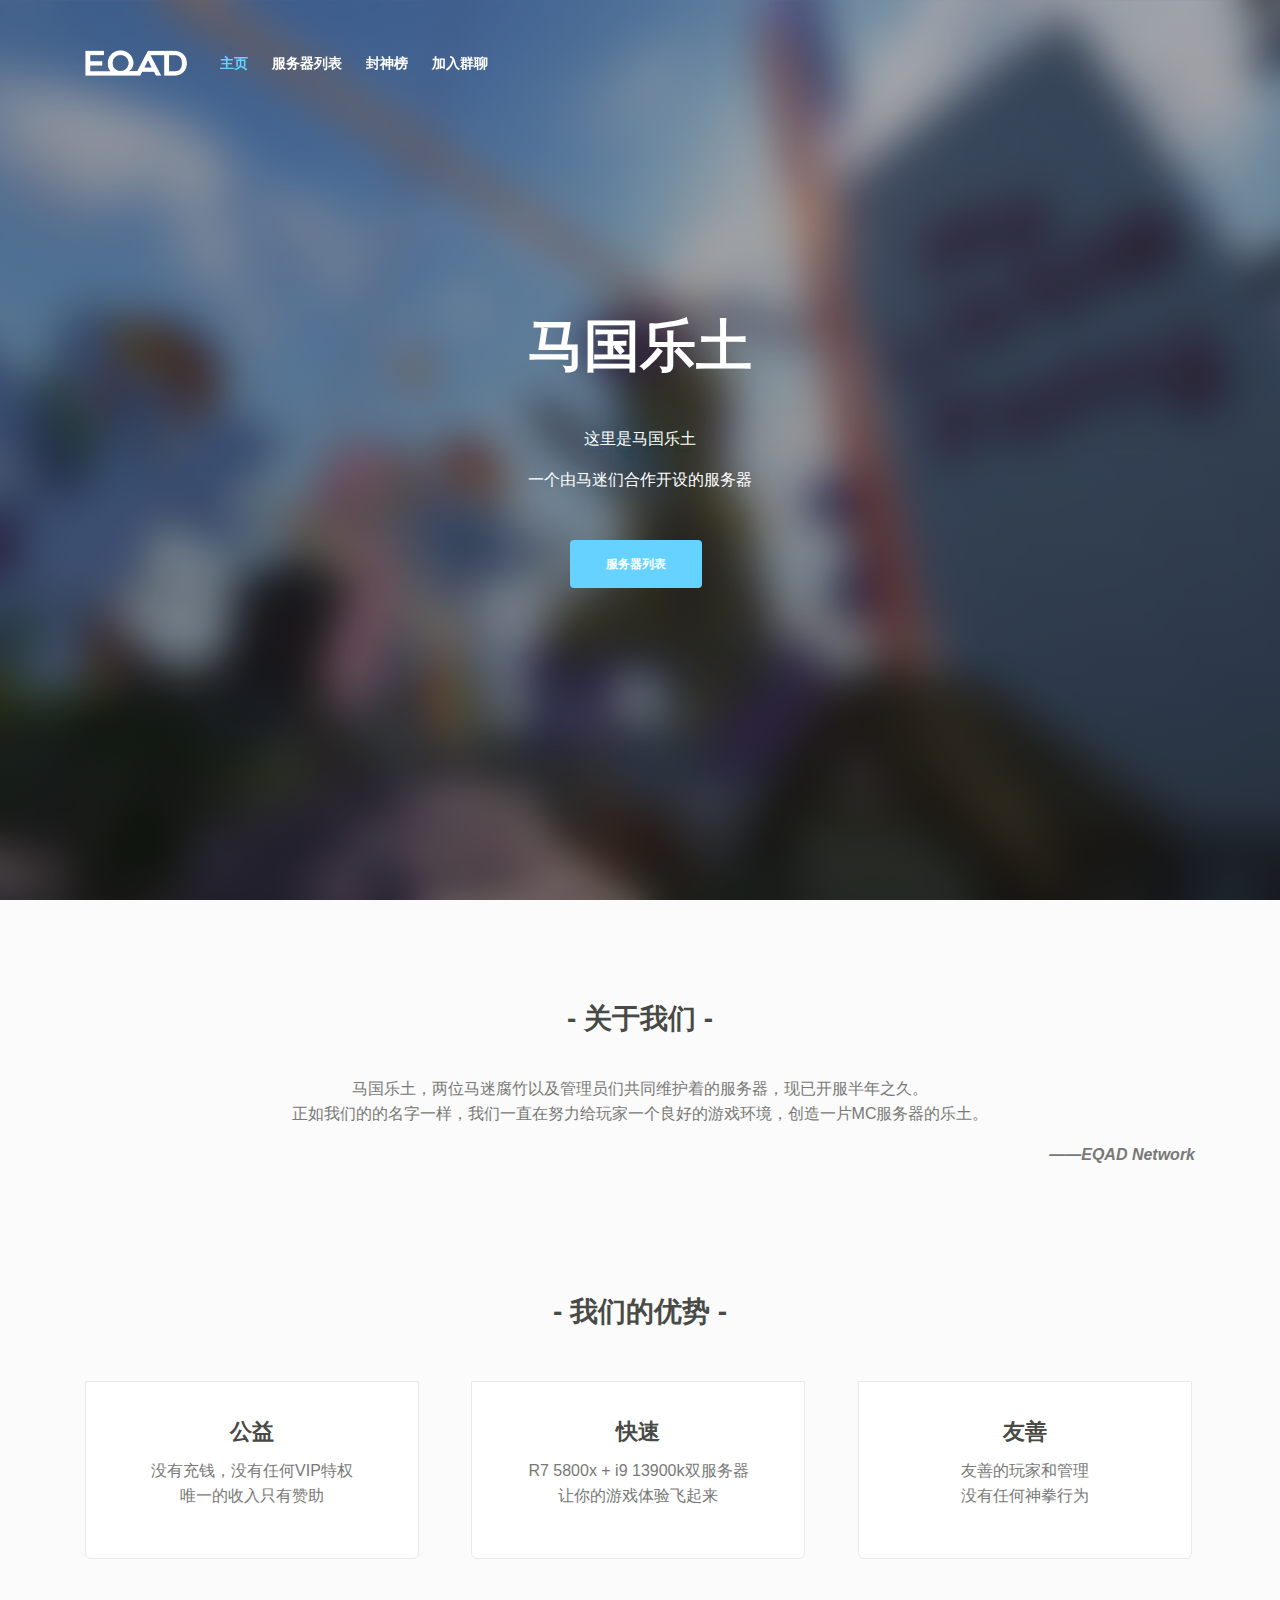
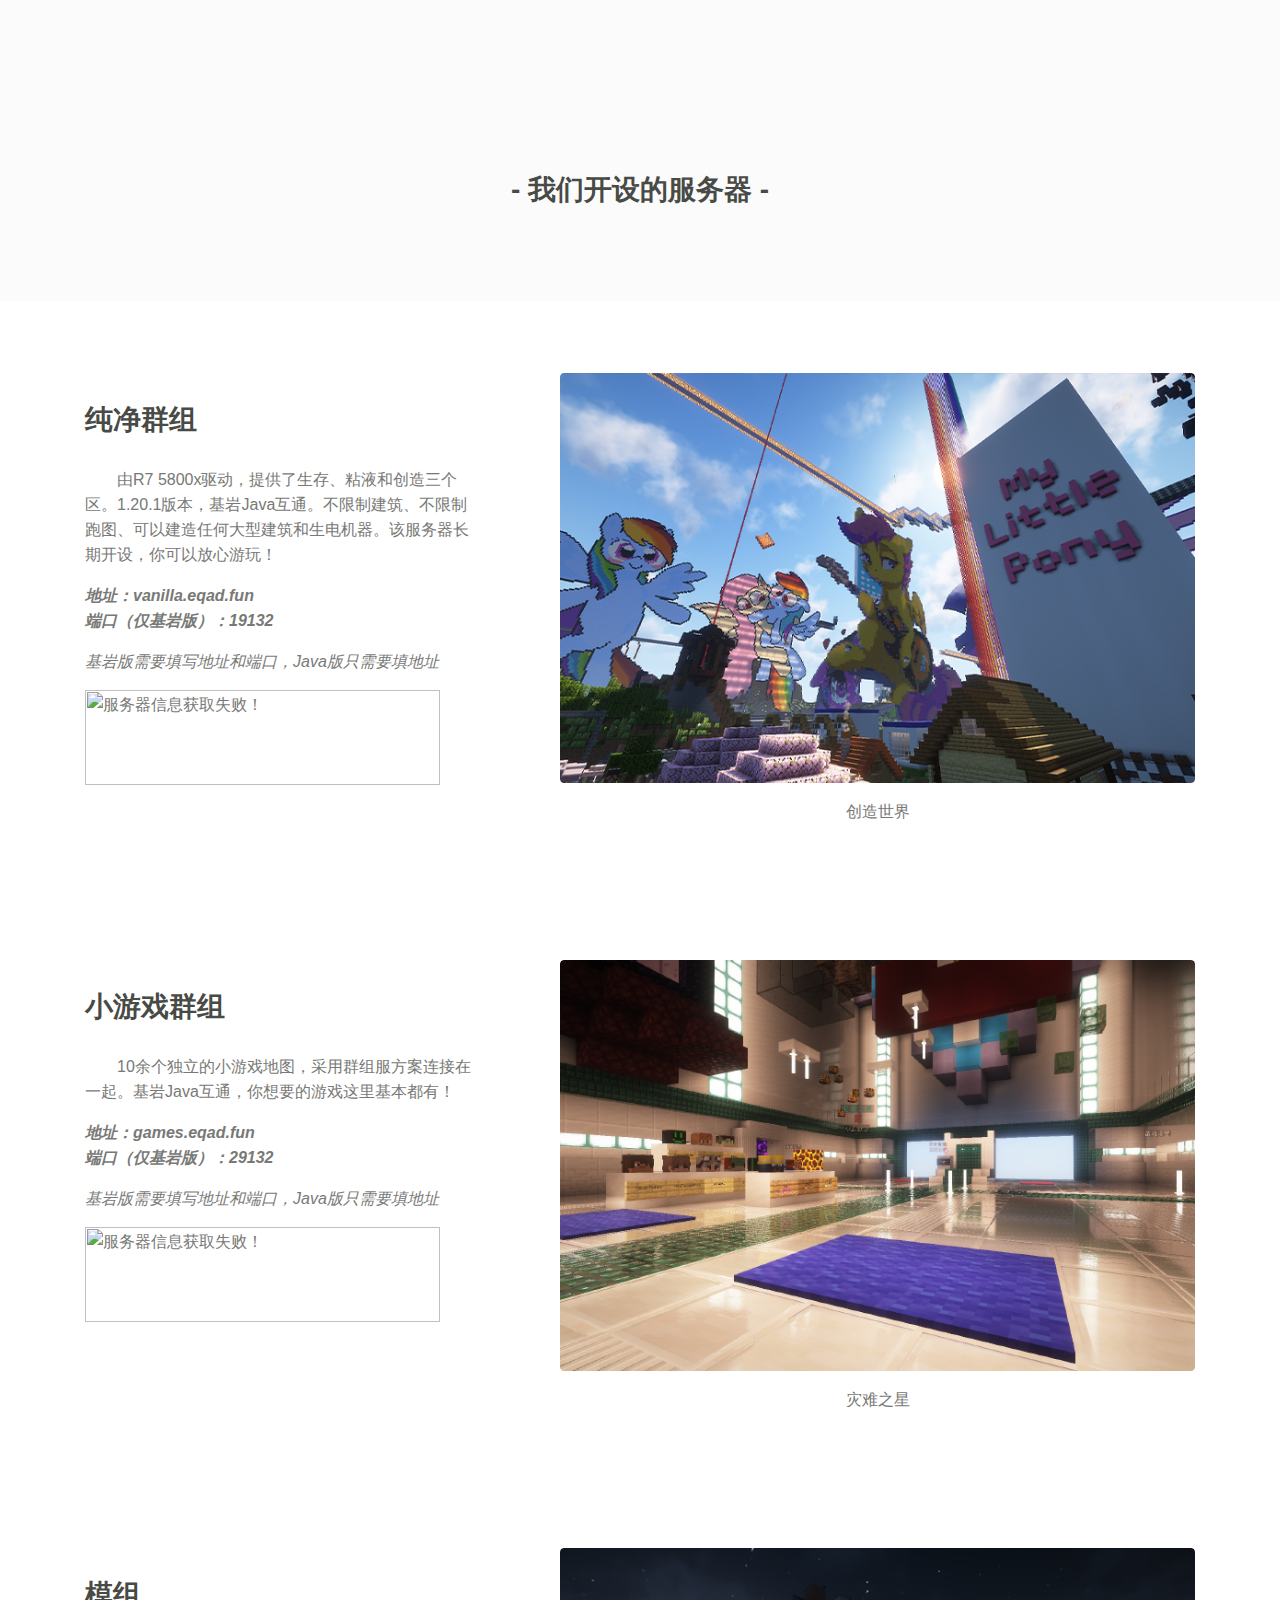
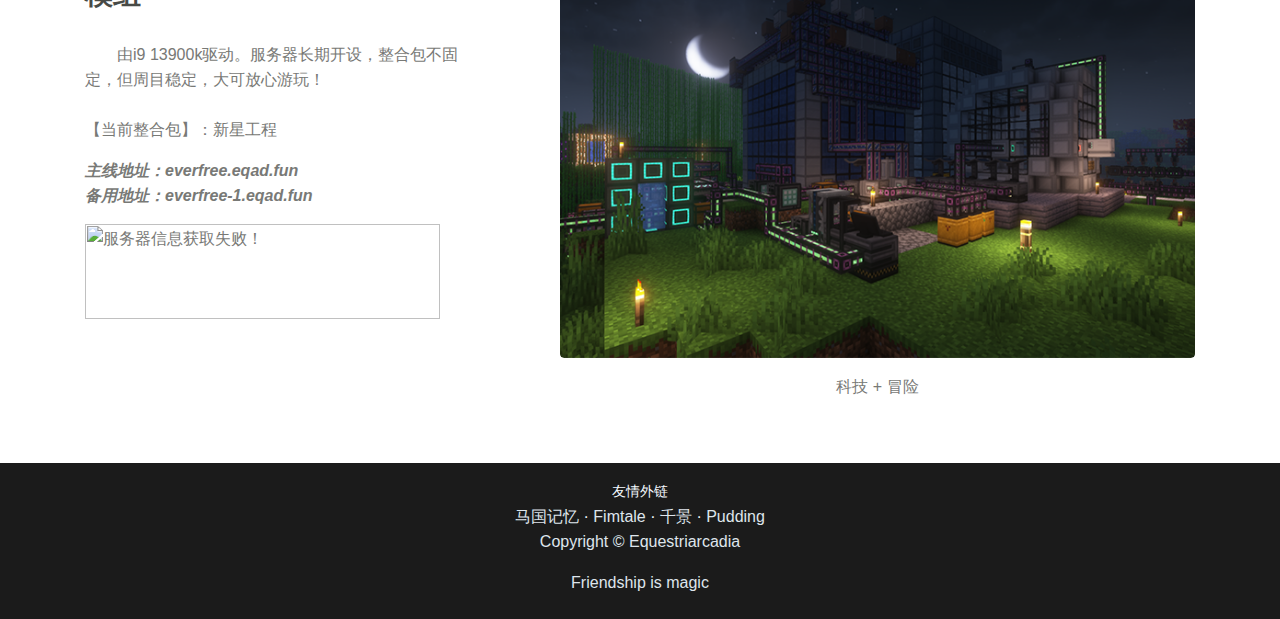
==== index.html @ 97b72e24 "Update index.html" ====
<html lang="zh_cn">
<head>
    <meta charset="utf-8">
    <meta name="viewport" content="width=device-width, initial-scale=1, shrink-to-fit=no">
    <meta name="referrer" content="no-referrer">

    <!-- Website Title -->
    <title>主页 - EQAD Network</title>
    
    <!-- Styles -->
    <link href="static/css/bootstrap.css" rel="stylesheet">
    <link href="static/css/magnific-popup.css" rel="stylesheet">
	<link href="static/css/styles.css" rel="stylesheet">
	
	<!-- Favicon  -->
    <link rel="icon" href="static/image/Q.png">

    <script async="" src='static/js/invisible.js'></script>
</head>
<body data-spy="scroll" data-target=".fixed-top">
    
    <!-- Preloader -->
	<div class="spinner-wrapper">
        <div class="loader">
        <div class="letter-container"><span class="letter">E</span></div>
        <div class="letter-container"><span class="letter">Q</span></div>
        <div class="letter-container"><span class="letter">A</span></div>
        <div class="letter-container"><span class="letter">D</span></div>
    </div>
    </div>
    <!-- end of preloader -->

    <!-- Navbar -->
    <nav class="navbar navbar-expand-md navbar-dark navbar-custom fixed-top">
        <!-- Text Logo - Use this if you don't have a graphic logo -->
        <!-- <a class="navbar-brand logo-text page-scroll" href="index.html">Aria</a> -->
               
        <!-- Image Logo -->
        <a class="navbar-brand logo-image" href=""><img src="static/picture/sUds6x.png" alt="alternative"></a>

        <!-- Mobile Menu Toggle Button -->
        <button class="navbar-toggler" type="button" data-toggle="collapse" data-target="#navbarsExampleDefault" aria-controls="navbarsExampleDefault" aria-expanded="false" aria-label="Toggle navigation">
            <span class="navbar-toggler-awesome fas fa-bars"></span>
            <span class="navbar-toggler-awesome fas fa-times"></span>
        </button>
        <!-- end of mobile menu toggle button -->

        <div class="collapse navbar-collapse" id="navbarsExampleDefault">
            <ul class="navbar-nav">
                <li class="nav-item">
                    <a class="nav-link page-scroll" href="#header">主页 <span class="sr-only">(current)</span></a>
                </li>
                <li class="nav-item">
                    <a class="nav-link page-scroll" href="#list">服务器列表 <span class="sr-only">(current)</span></a>
                </li>
                <li class="nav-item">
                    <a class="nav-link page-scroll" href="banlist.html">封神榜 <span class="sr-only">(current)</span></a>
                </li>
                <li class="nav-item">
                    <a class="nav-link page-scroll" href="https://qm.qq.com/q/MOZWC51P4Q">加入群聊 <span class="sr-only">(current)</span></a>
                </li>
              </div>
            </ul>
        </div>
    </nav> <!-- end of navbar -->
    <!-- end of navbar -->
    <!-- Header -->
    <header id="header" class="header">
        <div class="header-content">
            <div class="container">
                <div class="row">
                    <div class="col-lg-12">
                        <div class="text-container">
                            <h1>马国乐土</h1>
                            <p style="color:white;margin-top:3rem">这里是马国乐土</p>
                            <p style="color:white;margin-bottom:3rem;">一个由马迷们合作开设的服务器</p>
			                <a class="btn-solid-lg page-scroll" href="#list" target="_blank">服务器列表</a>
                        </div>
                    </div> <!-- end of col -->
                </div> <!-- end of row -->
            </div> <!-- end of container -->
        </div> <!-- end of header-content -->
    </header> <!-- end of header -->
    <!-- end of header -->
    

    <!-- Intro -->
    <div id="info" class="basic-2">
        <div class="container">
            <div class="row">
                <div class="col-lg-12">
                    <div class="text-container">
                        <h2>- 关于我们 -</h2>
                    </div>
                    <div class="text-container">
                        <p>
                            马国乐土，两位马迷腐竹以及管理员们共同维护着的服务器，现已开服半年之久。<br>
                            正如我们的的名字一样，我们一直在努力给玩家一个良好的游戏环境，创造一片MC服务器的乐土。<br>
                            <div style="text-align: right;font-weight: bold;font-style: italic;">——EQAD Network</div>
                        </p>
                    </div> <!-- end of text-container -->
                </div> <!-- end of col -->
            </div> <!-- end of row -->
        </div> <!-- end of container -->
    </div> <!-- end of basic-1 -->
    <!-- end of intro -->


    <!-- Services -->
    <div id="str" class="cards-2">
        <div class="container">
            <div class="row">
                <div class="col-lg-12">
                    <h2>- 我们的优势 -</h2>
                </div> <!-- end of col -->
            </div> <!-- end of row -->
            <div class="row">
                <div class="col-lg-12">
                    
                    <!-- Card -->
                    <div class="card">
                        <div class="card-body">
                            <h3 class="card-title">公益</h3>
                            <p>
                                没有充钱，没有任何VIP特权<br>
                                唯一的收入只有赞助
                            </p>
                        </div>
                    </div>
                    <!-- end of card -->

                    <!-- Card -->
                    <div class="card">
                        <div class="card-body">
                            <h3 class="card-title">快速</h3>
                            <p>
                                R7 5800x + i9 13900k双服务器<br>
                                让你的游戏体验飞起来
                            </p>
                        </div>
                    </div>
                    <!-- end of card -->

                    <!-- Card -->
                    <div class="card">
                        <div class="card-body">
                            <h3 class="card-title">友善</h3>
                            <p>
                                友善的玩家和管理<br>
                                没有任何神拳行为
                            </p>
                        </div>
                    </div>
                    <!-- end of card -->

                </div> <!-- end of col -->
            </div> <!-- end of row -->
        </div> <!-- end of container -->
    </div> <!-- end of cards-2 -->
    <!-- end of services -->


    <div id="list" class="basic-2">
        <div class="container">
            <div class="row">
                <div class="col-lg-12">
                    <h2> <br>- 我们开设的服务器 -</h2>
                </div> <!-- end of col -->
            </div> <!-- end of row -->
        </div> <!-- end of container -->
    </div> <!-- end of basic-2 -->
    <!-- end of services -->


    <div id="info" class="basic-1">
        <div class="container">
            <div class="row">
                <div class="col-lg-5">
                    <div class="text-container">
                        <h2>纯净群组</h2>
                        <div class="main-body">
                            <p>由R7 5800x驱动，提供了生存、粘液和创造三个区。1.20.1版本，基岩Java互通。不限制建筑、不限制跑图、可以建造任何大型建筑和生电机器。该服务器长期开设，你可以放心游玩！</p>
                        </div>
                        <p id="poem-author" style="font-weight: bold; font-style: italic;">
                            地址：vanilla.eqad.fun<br>
                            端口（仅基岩版）：19132
                        </p>
                        <p style="font-style: italic;">基岩版需要填写地址和端口，Java版只需要填地址</p>
                        <img src="https://api.mcstatus.io/v2/widget/java/vanilla.eqad.fun?dark=false" width="355" height="95" alt="服务器信息获取失败！"/>
                    </div> <!-- end of text-container -->
                </div> <!-- end of col -->
                <div class="col-lg-7">
                    <div class="image-container">
                        <img class="img-fluid" src="static/picture/vanilla.png" alt="alternative">
                    </div> <!-- end of image-container -->
                    <div class="text-under-picture">
                        <p><center>创造世界</center></p>
                    </div>
                </div> <!-- end of col -->
            </div> <!-- end of row -->
        </div> <!-- end of container -->
    </div> <!-- end of basic-1 -->
    <!-- end of intro -->


    <div id="info" class="basic-1">
        <div class="container">
            <div class="row">
                <div class="col-lg-5">
                    <div class="text-container">
                        <h2>小游戏群组</h2>
                        <div class="main-body">
                            <p>10余个独立的小游戏地图，采用群组服方案连接在一起。基岩Java互通，你想要的游戏这里基本都有！</p>
                        </div>
                        <p id="poem-author" style="font-weight: bold; font-style: italic;">
                            地址：games.eqad.fun<br>
                            端口（仅基岩版）：29132
                        </p>
                        <p style="font-style: italic;">基岩版需要填写地址和端口，Java版只需要填地址</p>
                        <img src="https://api.mcstatus.io/v2/widget/java/games.eqad.fun?dark=false" width="355" height="95" alt="服务器信息获取失败！"/>
                    </div> <!-- end of text-container -->
                </div> <!-- end of col -->
                <div class="col-lg-7">
                    <div class="image-container">
                        <img class="img-fluid" src="static/picture/minigames.png" alt="alternative">
                    </div> <!-- end of image-container -->
                    <div class="text-under-picture">
                        <p><center>灾难之星</center></p>
                    </div>
                </div> <!-- end of col -->
            </div> <!-- end of row -->
        </div> <!-- end of container -->
    </div> <!-- end of basic-1 -->


    <div id="info" class="basic-1">
        <div class="container">
            <div class="row">
                <div class="col-lg-5">
                    <div class="text-container">
                        <h2>模组</h2>
                        <div class="main-body">
                            <p>
                                由i9 13900k驱动。服务器长期开设，整合包不固定，但周目稳定，大可放心游玩！<br><br>
                                【当前整合包】：新星工程
                            </p>
                        </div>
                        <p id="poem-author" style="font-weight: bold; font-style: italic;">
                            主线地址：everfree.eqad.fun<br>
                            备用地址：everfree-1.eqad.fun
                        </p>
                        <img src="https://api.mcstatus.io/v2/widget/java/everfree.eqad.fun?dark=false" width="355" height="95" alt="服务器信息获取失败！"/>
                    </div> <!-- end of text-container -->
                </div> <!-- end of col -->
                <div class="col-lg-7">
                    <div class="image-container">
                        <img class="img-fluid" src="static/picture/mod.png" alt="alternative">
                    </div> <!-- end of image-container -->
                    <div class="text-under-picture">
                        <p><center>科技 + 冒险</center></p>
                        <font color="#484a46"><p id="poem-author" style="font-weight: bold"></p></font>
                    </div>
                </div> <!-- end of col -->
            </div> <!-- end of row -->
        </div> <!-- end of container -->
    </div> <!-- end of basic-1 -->


    <!-- Copyright -->
    <div class="copyright">
        <div class="container">
            <div class="row">
                <div class="col-lg-12">
                    <p style="color:#f4f9ff;margin-bottom:0rem"> <a style="font-size: 0.9em;">友情外链</a><br> <a target="_blank" href="https://eqmemory.cn/">马国记忆</a>&nbsp;·&nbsp;<a target="_blank" href="https://fimtale.com/">Fimtale</a>&nbsp;·&nbsp;<a target="_blank" href="https://raku404.com/">千景</a>&nbsp;·&nbsp;<a target="_blank" href="https://mlp.yzds.fun/">Pudding</a></p>
                    <p><a href="https://github.com/Equestriarcadia">Copyright © Equestriarcadia</a></p>
                    <p><span id="js-rotating">
                        Friendship is magic,
                        友谊是魔法,
                        千景是甜贝儿，甜贝儿是千景, 
                        红温了, 
                        《你们管理怎么都那么容易红温》,
                        都是开创造拿的.jpg, 
                        最新消息：科学家发现，吃饭可以缓解饥饿, 
                        原神，____, 
                        笨蛋, 
                        指令 /co i 可以查熊哦, 
                        Can't keep up!
                    </span></p>
                </div> <!-- end of col -->
            </div> <!-- enf of row -->
        </div> <!-- end of container -->
    </div> <!-- end of copyright --> 
    <!-- end of copyright -->

    <!-- Scripts -->
    <script src="static/js/jquery.min.js"></script> <!-- jQuery for Bootstrap's JavaScript plugins -->
    <script src="static/js/bootstrap.min.js"></script>
    <script src="static/js/jquery.easing.min.js"></script> <!-- jQuery Easing for smooth scrolling between anchors -->
    <script src="static/js/swiper.min.js"></script> <!-- Swiper for image and text sliders -->
    <script src="static/js/jquery.magnific-popup.min.js"></script> <!-- Magnific Popup for lightboxes -->
    <script src="static/js/morphext.min.js"></script> <!-- Morphtext rotating text in the header -->
    <script src="static/js/isotope.pkgd.min.js"></script> <!-- Isotope for filter -->
    <script src="static/js/scripts.js"></script> <!-- Custom scripts -->
<script type="text/javascript">(function(){window['__CF$cv$params']={r:'722dfdba1c247d71',m:'Pf85tjBBu09oxvEx9UkSTII5QcTJvuZ23rgbYHbKjK0-1656498671-0-Aes3MIsD+XS+SpgT6AlscGalm4sTHDKvrop3KlOO/VXkODC9SGe9PgsgTHn/bFhd8+M9FQ9evRfJUpmDvlMmSV0A26Kk3AwkLaNSVUnDTHp7RVgB15bVroVGBFyOSqmaQu6/MBYTjpThhU4Xjzy898E=',s:[0xcc5705f1c1,0x7bb25f9240],u:'/cdn-cgi/challenge-platform/h/b'}})();</script><script defer="" src="static/js/v652eace1692a40cfa3763df669d7439c1639079717194.js" integrity="sha512-Gi7xpJR8tSkrpF7aordPZQlW2DLtzUlZcumS8dMQjwDHEnw9I7ZLyiOj/6tZStRBGtGgN6ceN6cMH8z7etPGlw==" data-cf-beacon='{"rayId":"722dfdba1c247d71","version":"2022.6.0","r":1,"token":"776870bd5e914f9693a2a32d28cef7a8","si":100}' crossorigin="anonymous"></script>
</body>
</html>
---- static/css/styles.css ----
/* Template: Aria - Business HTML Landing Page Template
   Author: Inovatik
   Created: Jul 2019
   Description: Master CSS file
*/

/*****************************************
Table Of Contents:

01. General Styles
02. Preloader
03. Navigation
04. Header
05. Intro
06. Description
07. Services
08. Details 1
09. Details 2
10. Testimonials
11. Call Me
12. Projects
13. Project Lightboxes
14. Team
15. About
16. Contact
17. Footer
18. Copyright
19. Back To Top Button
20. Extra Pages
21. Media Queries
******************************************/

/*****************************************
Colors:

- Backgrounds - light gray #fbfbfb
- Background - dark blue #153e52
- Backgrounds navbar, footer - dark gray #00bcd4
- Buttons, bullets, icons - green #61d1ff
- Headings text - black #484a46
- Body text - gray #787976
- Body text - light gray #dfe5ec
******************************************/


/******************************/
/*     01. General Styles     */
/******************************/
body,
html {
    width: 100%;
	height: 100%;
}

body, p {
	color: #787976; 
	font: 400 1rem/1.5625rem "Open Sans", sans-serif;
}

.p-large {
	font: 400 1.125rem/1.625rem "Open Sans", sans-serif;
}

.p-small {
	font: 400 1rem/1.5rem "Open Sans", sans-serif;
}

.p-heading {
	margin-bottom: 3.5rem;
	text-align: center;
}

.li-space-lg li {
	margin-bottom: 0.375rem;
}

.indent {
	padding-left: 1.25rem;
}

h1 {
	color: #484a46;
	font: 700 2.5rem/3rem "Montserrat", sans-serif;
}

h2 {
	color: #484a46;
	font: 700 1.75rem/2.125rem "Montserrat", sans-serif;
}

h3 {
	color: #484a46;
	font: 700 1.375rem/1.75rem "Montserrat", sans-serif;
}

h4 {
	color: #484a46;
	font: 700 1.25rem/1.625rem "Montserrat", sans-serif;
}

h5 {
	color: #484a46;
	font: 700 1.125rem/1.5rem "Montserrat", sans-serif;
}

h6 {
	color: #484a46;
	font: 700 1rem/1.375rem "Montserrat", sans-serif;
}

a {
	color: #787976;
	text-decoration: underline;
}

a:hover {
	color: #787976;
	text-decoration: underline;
}

a.green {
	color: #80ccff;
}

a.white,
.white {
	color: #dfe5ec;
}

.testimonial-text {
	font-style: italic;
}

.testimonial-author {
	font: 700 1rem/1.375rem "Montserrat", sans-serif;
}

strong {
	color: #484a46;
}

.section-title {
	color: #61d1ff;
	font: 500 0.8125rem/1.125rem "Montserrat", sans-serif;
}

.btn-solid-reg {
	display: inline-block;
	padding: 1.1875rem 1.875rem 1.1875rem 1.875rem;
	border: 0.125rem solid #61d1ff;
	border-radius: 0.25rem;
	background-color: #61d1ff;
	color: #fff;
	font: 700 0.75rem/0 "Montserrat", sans-serif;
	text-decoration: none;
	transition: all 0.2s;
}

.btn-solid-reg:hover {
	background-color: transparent;
	color: #61d1ff;
	text-decoration: none;
}

.btn-solid-lg {
	display: inline-block;
	padding: 1.375rem 2.125rem 1.375rem 2.125rem;
	border: 0.125rem solid #61d1ff;
	border-radius: 0.25rem;
	background-color: #61d1ff;
	color: #fff;
	font: 700 0.75rem/0 "Montserrat", sans-serif;
	text-decoration: none;
	transition: all 0.2s;
}

.btn-solid-lg:hover {
	background-color: transparent;
	color: #61d1ff;
	text-decoration: none;
}

.btn-outline-reg {
	display: inline-block;
	padding: 1.1875rem 1.875rem 1.1875rem 1.875rem;
	border: 0.125rem solid #787976;
	border-radius: 0.25rem;
	background-color: transparent;
	color: #787976;
	font: 700 0.75rem/0 "Montserrat", sans-serif;
	text-decoration: none;
	transition: all 0.2s;
}

.btn-outline-reg:hover {
	background-color: #787976;
	color: #fff;
	text-decoration: none;
}

.btn-outline-lg {
	display: inline-block;
	padding: 1.375rem 2.125rem 1.375rem 2.125rem;
	border: 0.125rem solid #787976;
	border-radius: 0.25rem;
	background-color: transparent;
	color: #787976;
	font: 700 0.75rem/0 "Montserrat", sans-serif;
	text-decoration: none;
	transition: all 0.2s;
}

.btn-outline-lg:hover {
	background-color: #787976;
	color: #fff;
	text-decoration: none;
}

.btn-outline-sm {
	display: inline-block;
	padding: 1rem 1.625rem 0.9375rem 1.625rem;
	border: 0.125rem solid #787976;
	border-radius: 0.25rem;
	background-color: transparent;
	color: #787976;
	font: 700 0.75rem/0 "Montserrat", sans-serif;
	text-decoration: none;
	transition: all 0.2s;
}

.btn-outline-sm:hover {
	background-color: #787976;
	color: #fff;
	text-decoration: none;
}

.form-group {
	position: relative;
	margin-bottom: 1.25rem;
}

.form-group.has-error.has-danger {
	margin-bottom: 0.625rem;
}

.form-group.has-error.has-danger .help-block.with-errors ul {
	margin-top: 0.375rem;
}

.label-control {
	position: absolute;
	top: 0.8125rem;
	left: 1.375rem;
	color: #787976;
	opacity: 1;
	font: 400 0.875rem/1.375rem "Open Sans", sans-serif;
	cursor: text;
	transition: all 0.2s ease;
}

/* IE10+ hack to solve lower label text position compared to the rest of the browsers */
@media screen and (-ms-high-contrast: active), screen and (-ms-high-contrast: none) {  
	.label-control {
		top: 0.9375rem;
	}
}

.form-control-input:focus + .label-control,
.form-control-input:valid + .label-control {
	top: 0.125rem;
	opacity: 1;
	font-size: 0.75rem;
	font-weight: 500;
}

.form-control-input,
.form-control-select {
	display: block; /* needed for proper display of the label in Firefox, IE, Edge */
	width: 100%;
	padding-top: 1.25rem;
	padding-bottom: 0.25rem;
	padding-left: 1.3125rem;
	border: 1px solid #dadada;
	border-radius: 0.25rem;
	background-color: #fff;
	color: #787976;
	font: 400 0.875rem/1.375rem "Open Sans", sans-serif;
	transition: all 0.2s;
	-webkit-appearance: none; /* removes inner shadow on form inputs on ios safari */
}

.form-control-select {
	padding-top: 0.5rem;
	padding-bottom: 0.5rem;
	height: 3rem;
}

/* IE10+ hack to solve lower label text position compared to the rest of the browsers */
@media screen and (-ms-high-contrast: active), screen and (-ms-high-contrast: none) {  
	.form-control-input {
		padding-top: 1.25rem;
		padding-bottom: 0.75rem;
		line-height: 1.75rem;
	}

	.form-control-select {
		padding-top: 0.875rem;
		padding-bottom: 0.75rem;
		height: 3.125rem;
		line-height: 2.125rem;
	}
}

select {
    /* you should keep these first rules in place to maintain cross-browser behavior */
    -webkit-appearance: none;
	-moz-appearance: none;
	-ms-appearance: none;
    -o-appearance: none;
    appearance: none;
    background-position: 96% 50%;
    background-repeat: no-repeat;
    outline: none;
}

select::-ms-expand {
    display: none; /* removes the ugly default down arrow on select form field in IE11 */
}

.form-control-textarea {
	display: block; /* used to eliminate a bottom gap difference between Chrome and IE/FF */
	width: 100%;
	height: 8rem; /* used instead of html rows to normalize height between Chrome and IE/FF */
	padding-top: 1.25rem;
	padding-left: 1.3125rem;
	border: 1px solid #dadada;
	border-radius: 0.25rem;
	background-color: #fff;
	color: #787976;
	font: 400 1rem/1.5625rem "Open Sans", sans-serif;
	transition: all 0.2s;
}

.form-control-input:focus,
.form-control-select:focus,
.form-control-textarea:focus {
	border: 1px solid #a1a1a1;
	outline: none; /* Removes blue border on focus */
}

.form-control-input:hover,
.form-control-select:hover,
.form-control-textarea:hover {
	border: 1px solid #a1a1a1;
}

.checkbox {
	font: 400 0.875rem/1.375rem "Open Sans", sans-serif;
}

input[type='checkbox'] {
	vertical-align: -15%;
	margin-right: 0.375rem;
}

/* IE10+ hack to raise checkbox field position compared to the rest of the browsers */
@media screen and (-ms-high-contrast: active), screen and (-ms-high-contrast: none) {  
	input[type='checkbox'] {
		vertical-align: -9%;
	}
}

.form-control-submit-button {
	display: inline-block;
	width: 100%;
	height: 3.125rem;
	border: 0.125rem solid #61d1ff;
	border-radius: 0.25rem;
	background-color: #61d1ff;
	color: #fff;
	font: 700 0.75rem/1.75rem "Montserrat", sans-serif;
	cursor: pointer;
	transition: all 0.2s;
}

.form-control-submit-button:hover {
	background-color: transparent;
	color: #61d1ff;
}

/* Form Success And Error Message Formatting */
#lmsgSubmit.h3.text-center.tada.animated,
#cmsgSubmit.h3.text-center.tada.animated,
#pmsgSubmit.h3.text-center.tada.animated,
#lmsgSubmit.h3.text-center,
#cmsgSubmit.h3.text-center,
#pmsgSubmit.h3.text-center {
	display: block;
	margin-bottom: 0;
	color: #b93636;
	font: 400 1.125rem/1rem "Open Sans", sans-serif;
}

.help-block.with-errors .list-unstyled {
	color: #787976;
	font-size: 0.75rem;
	line-height: 1.125rem;
	text-align: left;
}

.help-block.with-errors ul {
	margin-bottom: 0;
}
/* end of form success and error message formatting */

/* Form Success And Error Message Animation - Animate.css */
@-webkit-keyframes tada {
	from {
		-webkit-transform: scale3d(1, 1, 1);
		-ms-transform: scale3d(1, 1, 1);
		transform: scale3d(1, 1, 1);
	}
	10%, 20% {
		-webkit-transform: scale3d(.9, .9, .9) rotate3d(0, 0, 1, -3deg);
		-ms-transform: scale3d(.9, .9, .9) rotate3d(0, 0, 1, -3deg);
		transform: scale3d(.9, .9, .9) rotate3d(0, 0, 1, -3deg);
	}
	30%, 50%, 70%, 90% {
		-webkit-transform: scale3d(1.1, 1.1, 1.1) rotate3d(0, 0, 1, 3deg);
		-ms-transform: scale3d(1.1, 1.1, 1.1) rotate3d(0, 0, 1, 3deg);
		transform: scale3d(1.1, 1.1, 1.1) rotate3d(0, 0, 1, 3deg);
	}
	40%, 60%, 80% {
		-webkit-transform: scale3d(1.1, 1.1, 1.1) rotate3d(0, 0, 1, -3deg);
		-ms-transform: scale3d(1.1, 1.1, 1.1) rotate3d(0, 0, 1, -3deg);
		transform: scale3d(1.1, 1.1, 1.1) rotate3d(0, 0, 1, -3deg);
	}
	to {
		-webkit-transform: scale3d(1, 1, 1);
		-ms-transform: scale3d(1, 1, 1);
		transform: scale3d(1, 1, 1);
	}
}

@keyframes tada {
	from {
		-webkit-transform: scale3d(1, 1, 1);
		-ms-transform: scale3d(1, 1, 1);
		transform: scale3d(1, 1, 1);
	}
	10%, 20% {
		-webkit-transform: scale3d(.9, .9, .9) rotate3d(0, 0, 1, -3deg);
		-ms-transform: scale3d(.9, .9, .9) rotate3d(0, 0, 1, -3deg);
		transform: scale3d(.9, .9, .9) rotate3d(0, 0, 1, -3deg);
	}
	30%, 50%, 70%, 90% {
		-webkit-transform: scale3d(1.1, 1.1, 1.1) rotate3d(0, 0, 1, 3deg);
		-ms-transform: scale3d(1.1, 1.1, 1.1) rotate3d(0, 0, 1, 3deg);
		transform: scale3d(1.1, 1.1, 1.1) rotate3d(0, 0, 1, 3deg);
	}
	40%, 60%, 80% {
		-webkit-transform: scale3d(1.1, 1.1, 1.1) rotate3d(0, 0, 1, -3deg);
		-ms-transform: scale3d(1.1, 1.1, 1.1) rotate3d(0, 0, 1, -3deg);
		transform: scale3d(1.1, 1.1, 1.1) rotate3d(0, 0, 1, -3deg);
	}
	to {
		-webkit-transform: scale3d(1, 1, 1);
		-ms-transform: scale3d(1, 1, 1);
		transform: scale3d(1, 1, 1);
	}
}

.tada {
	-webkit-animation-name: tada;
	animation-name: tada;
}

.animated {
	-webkit-animation-duration: 1s;
	animation-duration: 1s;
	-webkit-animation-fill-mode: both;
	animation-fill-mode: both;
}
/* end of form success and error message animation - Animate.css */

/* Fade-move Animation For Lightbox - Magnific Popup */
/* at start */
.my-mfp-slide-bottom .zoom-anim-dialog {
	opacity: 0;
	transition: all 0.2s ease-out;
	-webkit-transform: translateY(-1.25rem) perspective(37.5rem) rotateX(10deg);
	-ms-transform: translateY(-1.25rem) perspective(37.5rem) rotateX(10deg);
	transform: translateY(-1.25rem) perspective(37.5rem) rotateX(10deg);
}

/* animate in */
.my-mfp-slide-bottom.mfp-ready .zoom-anim-dialog {
	opacity: 1;
	-webkit-transform: translateY(0) perspective(37.5rem) rotateX(0); 
	-ms-transform: translateY(0) perspective(37.5rem) rotateX(0); 
	transform: translateY(0) perspective(37.5rem) rotateX(0); 
}

/* animate out */
.my-mfp-slide-bottom.mfp-removing .zoom-anim-dialog {
	opacity: 0;
	-webkit-transform: translateY(-0.625rem) perspective(37.5rem) rotateX(10deg); 
	-ms-transform: translateY(-0.625rem) perspective(37.5rem) rotateX(10deg); 
	transform: translateY(-0.625rem) perspective(37.5rem) rotateX(10deg); 
}

/* dark overlay, start state */
.my-mfp-slide-bottom.mfp-bg {
	opacity: 0;
	transition: opacity 0.2s ease-out;
}

/* animate in */
.my-mfp-slide-bottom.mfp-ready.mfp-bg {
	opacity: 0.8;
}
/* animate out */
.my-mfp-slide-bottom.mfp-removing.mfp-bg {
	opacity: 0;
}
/* end of fade-move animation for lightbox - magnific popup */

/* Fade Animation For Image Slider - Magnific Popup */
@-webkit-keyframes fadeIn {
	from {
		opacity: 0;
	}
	to {
		opacity: 1;
	}
}

@keyframes fadeIn {
	from {
		opacity: 0;
	}
	to {
		opacity: 1;
	}
}

.fadeIn {
	-webkit-animation: fadeIn 0.6s;
	animation: fadeIn 0.6s;
}

@-webkit-keyframes fadeOut {
	from {
		opacity: 1;
	}
	to {
		opacity: 0;
	}
}

@keyframes fadeOut {
	from {
		opacity: 1;
	}
	to {
		opacity: 0;
	}
}

.fadeOut {
	-webkit-animation: fadeOut 0.8s;
	animation: fadeOut 0.8s;
}
/* end of fade animation for image slider - magnific popup */


/*************************/
/*     02. Preloader     */
/*************************/
.spinner-wrapper {
	position: fixed;
	z-index: 999999;
	top: 0;
	right: 0;
	bottom: 0;
	left: 0;
	background: #ffffff;
}

.spinner {
	position: absolute;
	top: 50%; /* centers the loading animation vertically one the screen */
	left: 50%; /* centers the loading animation horizontally one the screen */
	width: 3.75rem;
	height: 1.25rem;
	margin: -0.625rem 0 0 -1.875rem; /* is width and height divided by two */ 
	text-align: center;
}

.spinner > div {
	display: inline-block;
	width: 1rem;
	height: 1rem;
	border-radius: 100%;
	background-color: #fff;
	-webkit-animation: sk-bouncedelay 1.4s infinite ease-in-out both;
	animation: sk-bouncedelay 1.4s infinite ease-in-out both;
}

.spinner .bounce1 {
	-webkit-animation-delay: -0.32s;
	animation-delay: -0.32s;
}

.spinner .bounce2 {
	-webkit-animation-delay: -0.16s;
	animation-delay: -0.16s;
}

@-webkit-keyframes sk-bouncedelay {
	0%, 80%, 100% { -webkit-transform: scale(0); }
	40% { -webkit-transform: scale(1.0); }
}

@keyframes sk-bouncedelay {
	0%, 80%, 100% { 
		-webkit-transform: scale(0);
		-ms-transform: scale(0);
		transform: scale(0);
	} 40% { 
		-webkit-transform: scale(1.0);
		-ms-transform: scale(1.0);
		transform: scale(1.0);
	}
}

.loader {
	display: flex;
	justify-content: center;
	align-items: center;
	height: 100vh;
  }

.letter-container {
	display: inline-flex;
	flex-direction: column;
	overflow: hidden;
	height: 40px;
	margin: 0 3px;
  }
  
  .letter {
	animation: scroll 1.6s infinite;
	font-family: Arial, sans-serif;
	font-weight: bold;
	font-size: 32px;
  }
  
  @keyframes scroll {
	0%, 20% {
	  transform: translateY(-100%);
	  opacity: 0;
	}
	40%, 60% {
	  transform: translateY(0);
	  opacity: 1;
	}
	80%, 100% {
	  transform: translateY(100%);
	  opacity: 0;
	}
  }
  
  /* 为每个字母设置不同颜色和延迟 */
  .letter-container:nth-child(1) .letter { color: #00f7ff; animation-delay: 0s; }
  .letter-container:nth-child(2) .letter { color: #00ffea; animation-delay: 0.1s; }
  .letter-container:nth-child(3) .letter { color: #00ffbf; animation-delay: 0.2s; }
  .letter-container:nth-child(4) .letter { color: #00ff73; animation-delay: 0.3s; }


/**************************/
/*     03. Navigation     */
/**************************/
.navbar-custom {
	padding-top: 0.375rem;
	padding-bottom: 0.375rem;
	background-color: #000000d4;
	box-shadow: 0 0.0625rem 0.375rem 0 rgba(0, 0, 0, 0.1);
	font: 600 0.875rem/0.875rem "Open Sans", sans-serif;
	transition: all 0.2s;
}

.navbar-custom .navbar-brand {
	font-size: 0;
}

.navbar-custom .navbar-brand.logo-image img {
    width: 7rem;
	height: 3rem;
	-webkit-backface-visibility: hidden;
}

.navbar-custom .navbar-brand.logo-text {
	margin-top: 0.25rem;
	margin-bottom: 0.25rem;
	font: 700 2.25rem/1.5rem "Montserrat", sans-serif;
	color: #fff;
	text-decoration: none;
}

.navbar-custom .navbar-nav {
	margin-top: 0.75rem;
	margin-bottom: 0.5rem;
}

.navbar-custom .nav-item .nav-link {
	padding: 0.625rem 0.75rem 0.625rem 0.75rem;
	color: #fff;
	text-decoration: none;
	transition: all 0.2s ease;
}

.navbar-custom .nav-item .nav-link:hover,
.navbar-custom .nav-item .nav-link.active {
	color: #61d1ff;
}

/* Dropdown Menu */
.navbar-custom .dropdown:hover > .dropdown-menu {
	display: block; /* this makes the dropdown menu stay open while hovering it */
	min-width: auto;
	animation: fadeDropdown 0.2s; /* required for the fade animation */
}

@keyframes fadeDropdown {
    0% {
        opacity: 0;
    }

    100% {
        opacity: 1;
    }
}

.navbar-custom .dropdown-toggle:focus { /* removes dropdown outline on focus  */
	outline: 0;
}

.navbar-custom .dropdown-menu {
	margin-top: 0;
	border: none;
	border-radius: 0.25rem;
	background-color: #000000d4;
}

.navbar-custom .dropdown-item {
	color: #fff;
	text-decoration: none;
}

.navbar-custom .dropdown-item:hover {
	background-color: #000000d4;
}

.navbar-custom .dropdown-item .item-text {
	font: 600 0.875rem/0.875rem "Open Sans", sans-serif;
}

.navbar-custom .dropdown-item:hover .item-text {
	color: #61d1ff;
}

.navbar-custom .dropdown-items-divide-hr {
	width: 100%;
	height: 1px;
	margin: 0.75rem auto 0.75rem auto;
	border: none;
	background-color: #b5bcc4;
	opacity: 0.2;
}
/* end of dropdown menu */

.navbar-custom .social-icons {
	display: none;
}

.navbar-custom .navbar-toggler {
	border: none;
	color: #fff;
	background: url('../image/sUwLKx.png');
	background-size: cover;
}

.navbar-custom button[aria-expanded='false'] .navbar-toggler-awesome.fas.fa-times{
	display: none;
}

.navbar-custom button[aria-expanded='false'] .navbar-toggler-awesome.fas.fa-bars{
	display: inline-block;
}

.navbar-custom button[aria-expanded='true'] .navbar-toggler-awesome.fas.fa-bars{
	display: none;
}

.navbar-custom button[aria-expanded='true'] .navbar-toggler-awesome.fas.fa-times{
	display: inline-block;
	margin-right: 0.125rem;
}


/*********************/
/*    04. Header     */
/*********************/
.header {
	background: linear-gradient(rgba(0, 0, 0, 0.3), rgba(0, 0, 0, 0.5)), url('../image/achXdg.jpg') top center;
	background-size: cover;
	position: relative;
	height: 100vh;
	width: 100%;
}

@media (min-width: 1024px) {
	.header {
	  background-attachment: fixed;
	}
  }

.header .header-content {
	position: absolute;
    bottom: 250;
    top: 0;
    left: 0;
    right: 0;
    display: flex;
    justify-content: center;
    align-items: center;
    flex-direction: column;
    text-align: center;
}

.header .text-container {
	margin-bottom: 3rem;
}

.header h1 {
	margin: 30px 0 10px 0;
    font-size: 48px;
    font-weight: 700;
    line-height: 56px;
    text-transform: uppercase;
    color: #fff;
}

@media (max-width: 768px) {
	.header h1 {
	  font-size: 28px;
	  line-height: 36px;
	}
  }

.header .p-large {
	margin-top: 1rem;
	color: #dfe5ec;
}

.header .btn-solid-lg {
	margin-right: 0.5rem;
	margin-bottom: 1.25rem;
}

/*********************/
/*     05. Intro     */
/*********************/
.basic-1 {
	padding-top: 4.5rem;
	padding-bottom: 3rem;
}

.basic-1 .text-container {
	margin-bottom: 3rem;
}

.basic-1 .text-container .main-body {
	margin-top: 1.875rem;
	margin-right: 0rem;
	text-indent: 2em;
}

.basic-1 .text-under-picture {
	text-align: center;
}

.basic-1 .section-title {
	margin-bottom: 0.5rem;
}

.basic-1 h2 {
	margin-bottom: 1.375rem;
}

.basic-1 .testimonial-author {
	color: #484a46;
}

/* Hover Animation */
.basic-1 .image-container {
	overflow: hidden;
	border-radius: 0.25rem;
}

.basic-1 .image-container img {
	margin: 0;
	border-radius: 0.25rem;
	transition: all 0.3s;
}

.basic-1 .image-container:hover img {
	-moz-transform: scale(1.15);
	-webkit-transform: scale(1.15);
	transform: scale(1.15);
} 
/* end of hover animation */


/***************************/
/*     06. Description     */
/***************************/
.cards-1 {
	padding-top: 3rem;
	padding-bottom: 2.875rem;
}

.cards-1 .card {
	margin-bottom: 2.5rem;
	border: none;
	text-align: center;
}

.cards-1 .fa-stack {
	width: 6rem;
	height: 6rem;
	margin-right: auto;
	margin-bottom: 1rem;
	margin-left: auto;
	line-height: 6rem;
	text-align: left;
}

.cards-1 .fa-stack .hexagon {
	position: absolute;
	width: 6rem;
	height: 6rem;
	background: url('http://www.ranmc.cn/images/hexagon-green.svg') center center no-repeat;
	background-size: 6rem 6rem;
}

.cards-1 .fa-stack-1x {
	color: #fff;
	font-size: 2rem;
}

.cards-1 .card-body {
	padding: 0;
}

.cards-1 .card-title {
	margin-bottom: 0.625rem;
}


/************************/
/*     07. Services     */
/************************/
.cards-2 {
	padding-top: 3.625rem;	
	padding-bottom: 1.25rem;	
	background-color: #fbfbfb;
}

.cards-2 .section-title {
	margin-bottom: 0.5rem;
	text-align: center;
}

.cards-2 h2 {
	margin-bottom: 3.25rem;
	text-align: center;
}

.cards-2 .card {
	margin-bottom: 3.625rem;
	border: none;
	background-color: transparent;
}

.cards-2 .card-image img {
	border-top-left-radius: 0.375rem;
	border-top-right-radius: 0.375rem;
}

.cards-2 .card-body {
	padding: 2.25rem 2rem 2.125rem 2rem;
	border: 1px solid #ebe8e8;
	border-bottom-left-radius: 0.375rem;
	border-bottom-right-radius: 0.375rem;
	background-color: #fff;
	text-align: center;
}

.cards-2 h3 {
	margin-bottom: 0.75rem;
	text-align: center;
}

.cards-2 .list-unstyled {
	margin-bottom: 1.5rem;
}

.cards-2 .list-unstyled .fas {
	color: #61d1ff;
	font-size: 0.5rem;
	line-height: 1.375rem;
}

.cards-2 .list-unstyled .media-body {
	margin-left: 0.625rem;
}

.cards-2 .price {
	margin-bottom: 0.25rem;
	color: #484a46;
	font: 700 1rem/1.5rem "Montserrat", sans-serif;
	text-align: center;
}

.cards-2 .price span {
	color: #61d1ff;
}

.cards-2 .button-container {
	margin-top: -1.375rem;
	text-align: center;
}

.cards-2 .btn-solid-reg:hover {
	background-color: #fff;
}


/*************************/
/*     08. Details 1     */
/*************************/
.accordion .area-1 {
	height: 27rem;
	background: url('../image/ac5eHS.jpg') center center no-repeat;
	background-size: cover;
}

.accordion .accordion-container {
	max-width: 90%;
	margin-right: auto;
	margin-left: auto;
	padding-top: 6.375rem;
	padding-bottom: 1.5rem;
}

.accordion h2 {
	margin-bottom: 1.625rem;
}

.accordion .item {
	margin-bottom: 2rem;
}

.accordion h4 {
	margin-bottom: 0;
}

.accordion span[aria-expanded="true"] .circle-numbering,
.accordion span[aria-expanded="false"] .circle-numbering {
	display: inline-block;
	width: 2.25rem;
	height: 2.25rem;
	margin-right: 0.875rem;
	border: 0.125rem solid #61d1ff;
	border-radius: 50%;
	background-color: #61d1ff;
	color: #fff;
	font: 700 1rem/2.125rem "Montserrat", sans-serif;
	text-align: center;
	vertical-align: middle;
	cursor: pointer;
	transition: all 0.2s ease;
}

.accordion span[aria-expanded="false"] .circle-numbering {
	border: 0.125rem solid #484a46;
	background-color: transparent;
	color: #484a46;
}

.accordion .item:hover span[aria-expanded="false"] .circle-numbering {
	border: 0.125rem solid #61d1ff;
	color: #61d1ff;
}

.accordion .accordion-title {
	display: inline-block;
	width: 70%;
	margin-top: 0.125rem;
	margin-bottom: 0.25rem;
	color: #484a46;
	font: 700 1.25rem/1.75rem "Montserrat", sans-serif;
	vertical-align: middle;
	cursor: pointer;
	transition: all 0.2s ease;
}

.accordion .item:hover .accordion-title {
	color: #61d1ff;
}

.accordion span[aria-expanded="true"] .accordion-title {
	color: #61d1ff;
}

.accordion .accordion-body {
	margin-left: 3.125rem;
}


/*************************/
/*     09. Details 2     */
/*************************/
.tabs .tabs-container {
	max-width: 90%;
	margin-right: auto;
	margin-left: auto;
	padding-top: 2rem;
	padding-bottom: 5.75rem;
}

.tabs .nav-tabs {
	justify-content: center;
	margin-bottom: 1.125rem;
	border-bottom: none;
}

.tabs .nav-link {
	margin-right: 1.625rem;
	margin-bottom: 0.875rem;
	padding: 0;
	border: none;
	border-radius: 0.25rem;
	color: #c1cace;
	font: 700 1.375rem/1.375rem "Montserrat", sans-serif;
	text-decoration: none;
	transition: all 0.2s ease;
}

.tabs .nav-link:hover,
.tabs .nav-link.active {
	color: #61d1ff;
}

.tabs .nav-link .fas {
	margin-right: 0.125rem;
	font-size: 0.875rem;
	vertical-align: 20%;
}

.tabs #tab-1 .progress-container {
	margin-top: 1.5rem;
}

.tabs #tab-1 .progress-container .title {
	margin-bottom: 0.25rem;
	color: #484a46;
	font: 600 0.875rem/1.25rem "Open Sans", sans-serif;
}

.tabs #tab-1 .progress {
	height: 1.375rem;
	margin-bottom: 1.125rem;
	border-radius: 0.125rem;
	background-color: #f9fafc;
}

.tabs #tab-1 .progress-bar {
	display: block;
	padding-left: 1.5rem;
	border-radius: 0.125rem;
	background: linear-gradient(to bottom right, #61d1ff, #1bd1a7);
}

.tabs #tab-1 .progress-bar.first {
	width: 100%;
}

.tabs #tab-1 .progress-bar.second {
	width: 75%;
}

.tabs #tab-1 .progress-bar.third {
	width: 90%;
}

.tabs #tab-2 .list-unstyled {
	margin-top: 1.75rem;
	margin-bottom: 0;
	vertical-align: top;
}

.tabs #tab-2 .list-unstyled .media {
	margin-bottom: 2rem;
}

.tabs #tab-2 .list-unstyled .media-bullet {
	color: #61d1ff;
	font-weight: 600;
	font-size: 2rem;
	line-height: 2rem;
}

.tabs #tab-2 .list-unstyled .media-body {
	margin-left: 0.875rem;
}

.tabs #tab-3 .list-unstyled .fas {
	color: #61d1ff;
	font-size: 0.5rem;
	line-height: 1.375rem;
}

.tabs #tab-3 .list-unstyled .media-body {
	margin-left: 0.625rem;
}

.tabs #tab-3 .list-unstyled {
	margin-bottom: 1.75rem;
}

.tabs .area-2 {
	height: 27rem;
	background: url('../image/ac5ZB8.jpg') center center no-repeat;
	background-size: cover;
}

.tabs .area-3 {
	height: 27rem;
	background: url('../image/ac5Z.jpg') center center no-repeat;
	background-size: cover;
}


/****************************/
/*     10. Testimonials     */
/****************************/
.slider {
	padding-top: 6.375rem;
	padding-bottom: 6.5rem;
	background-color: #fbfbfb;
}

.slider h2 {
	margin-bottom: 0.75rem;
	text-align: center;
}

.slider .slider-container {
	position: relative;
}

.slider .swiper-container {
	position: static;
	width: 90%;
	text-align: center;
}

.slider .swiper-button-prev:focus,
.slider .swiper-button-next:focus {
	/* even if you can't see it chrome you can see it on mobile device */
	outline: none;
}

.slider .swiper-button-prev {
	left: -0.5rem;
	background-image: url("data:image/svg+xml;charset=utf-8,%3Csvg%20xmlns%3D'http%3A%2F%2Fwww.w3.org%2F2000%2Fsvg'%20viewBox%3D'0%200%2028%2044'%3E%3Cpath%20d%3D'M0%2C22L22%2C0l2.1%2C2.1L4.2%2C22l19.9%2C19.9L22%2C44L0%2C22L0%2C22L0%2C22z'%20fill%3D'%23787976'%2F%3E%3C%2Fsvg%3E");
	background-size: 1.125rem 1.75rem;
}

.slider .swiper-button-next {
	right: -0.5rem;
	background-image: url("data:image/svg+xml;charset=utf-8,%3Csvg%20xmlns%3D'http%3A%2F%2Fwww.w3.org%2F2000%2Fsvg'%20viewBox%3D'0%200%2028%2044'%3E%3Cpath%20d%3D'M27%2C22L27%2C22L5%2C44l-2.1-2.1L22.8%2C22L2.9%2C2.1L5%2C0L27%2C22L27%2C22z'%20fill%3D'%23787976'%2F%3E%3C%2Fsvg%3E");
	background-size: 1.125rem 1.75rem;
}

.slider .card {
	position: relative;
	border: none;
	background-color: transparent;
}

.slider .card-image {
	width: 6rem;
	height: 6rem;
	margin-right: auto;
	margin-bottom: 0.25rem;
	margin-left: auto;
	border-radius: 50%;
}

.slider .card .card-body {
	padding-bottom: 0;
}

.slider .testimonial-text {
	margin-bottom: 0.625rem;
}

.slider .testimonial-author {
	color: #484a46;
}


/**********************/
/*     11. Call Me    */
/**********************/
.form-1 {
	padding-top: 6.625rem;	
	padding-bottom: 5.625rem;	
	background-color: #153e52;
}

.form-1 .text-container {
	margin-bottom: 4rem;
}

.form-1 .section-title {
	margin-bottom: 0.5rem;
}

.form-1 h2 {
	margin-bottom: 1.375rem;
	color: #fff;
}

.form-1 .list-unstyled .fas {
	color: #61d1ff;
	font-size: 0.5rem;
	line-height: 1.375rem;
}

.form-1 .list-unstyled .media-body {
	margin-left: 0.625rem;
}

.form-1 .label-control {
	color: #fff;
}

.form-1 .form-control-input,
.form-1 .form-control-select {
	border: 1px solid #39728f;
	background-color: #2a5d77;
	color: #fff;
}

.form-1 .form-control-textarea {
	border: 1px solid #39728f;
	background-color: #2a5d77;
	color: #fff;
}

.form-1 .form-control-input:focus,
.form-1 .form-control-input:hover,
.form-1 .form-control-select:focus,
.form-1 .form-control-select:hover,
.form-1 .form-control-textarea:focus,
.form-1 .form-control-textarea:hover {
	border: 1px solid #fff;
}

#lmsgSubmit.h3.text-center.tada.animated,
#lmsgSubmit.h3.text-center {
	color: #fff;
}

.form-1 .help-block.with-errors .list-unstyled {
	color: #dfe5ec;
}


/************************/
/*     12. Projects     */
/************************/
.filter {
	padding-top: 6.5rem;
	padding-bottom: 7rem;
}

.filter .section-title {
	margin-bottom: 0.5rem;
}

.filter h2,
.filter .section-title {
	text-align: center;
}

.filter h2 {
	margin-bottom: 3.25rem;
}

.filter .button-group {
	text-align: center;
}

.filter .button-group a {
	display: inline-block;
	margin-right: 0.1875rem;
	margin-bottom: 0.5rem;
	margin-left: 0.1875rem;
	padding: 0.3125rem 1.375rem 0.25rem 1.375rem;
	border-radius: 0.25rem;
	background-color: #f1f4f7;
	color: #7b7e85;
	font: 700 0.75rem/1.25rem "Montserrat", sans-serif;
	cursor: pointer;
	transition: all 0.2s ease;
}

.filter .button-group a:hover {
	background-color: #61d1ff;
	color: #fff;
}

.filter .button-group a.button.is-checked {
	background-color: #61d1ff;
	color: #fff;
}

.filter .grid {
	margin-top: 1.25rem;
	border-radius: 0.375rem;
}

/* Hover Animation */
.filter .element-item {
	position: relative;
	float: left;
	overflow: hidden;
	width: 50%;
	background-color: #000; /* to hide 1px white margin in IE */
}

.filter .element-item img {
	max-width: 100%;
	margin: 0;
	transition: all 0.3s;
}

.filter .element-item:hover img {
	-moz-transform: scale(1.15);
	-webkit-transform: scale(1.15);
	transform: scale(1.15);
} 
/* end of hover animation */

.filter .element-item .element-item-overlay { 
	position: absolute;
	z-index: 2;
	top: 0;
	left: 0;
	width: 100%;
	height: 100%;
	background-color: rgba(0, 0, 0, 0.4);
	opacity: 1;
	text-align: center;
	transition: all 0.3s;
}

.filter .element-item .element-item-overlay span { 
	position: absolute;
	z-index: 3;
	top: 42%;
	right: 0;
	left: 0;
	color: #fff;
	font: 700 1.125rem/1.625rem "Montserrat", sans-serif;
}


/**********************************/
/*     13. Project Lightboxes     */
/**********************************/
.lightbox-basic {
	position: relative;
	max-width: 62.5rem;
	margin: 2.5rem auto;
	padding: 1.5625rem;
	border-radius: 0.25rem;
	background: #fff;
	text-align: left;
}

.lightbox-basic img {
	margin-right: auto;
	margin-bottom: 2rem;
	margin-left: auto;
	border-radius: 0.25rem;
}

.lightbox-basic .line-heading {
	width: 3rem;
	height: 1px;
	margin-top: 0;
	margin-bottom: 0.625rem;
	margin-left: 0;
	border: none;
	background-color: #61d1ff;
}

.lightbox-basic h6 {
	margin-bottom: 2rem;
}

.lightbox-basic .testimonial-container {
	margin-top: 1.75rem;
	margin-bottom: 2.125rem;
	padding: 1.125rem 1.5rem 1.125rem 1.5rem;
	border-radius: 0.25rem;
	background-color: #fbfbfb;
}

.lightbox-basic .testimonial-text {
	margin-bottom: 0.5rem;
}

.lightbox-basic .testimonial-author {
	margin-bottom: 0;
}

.lightbox-basic .btn-solid-reg,
.lightbox-basic .btn-outline-reg {
	margin-right: 0.375rem;
	margin-bottom: 1rem;
}

.lightbox-basic a.mfp-close.as-button {
	position: relative;
	width: auto;
	height: auto;
	margin-right: 0.5rem;
	color: #484a46;
	opacity: 1;
}

.lightbox-basic a.mfp-close.as-button:hover {
	color: #f2f2f2;
}

.lightbox-basic button.mfp-close.x-button {
	position: absolute;
	top: -0.375rem;
	right: -0.375rem;
	width: 2.75rem;
	height: 2.75rem;
}


/********************/
/*     14. Team     */
/********************/
.basic-2 {
	padding-top: 6.375rem;
	padding-bottom: 3.375rem;
	background-color: #fbfbfb;
	text-align: center;
}

.basic-2 h2 {
	margin-bottom: 2.5rem;
}

.basic-2 .team-member {
	display: inline-block;
	max-width: 13rem;
	margin-right: 1.5rem;
	margin-bottom: 3.5rem;
	margin-left: 1.5rem;
}

/* Hover Animation */
.basic-2 .image-wrapper {
	overflow: hidden;
	margin-bottom: 1.5rem;
}

.basic-2 .image-wrapper img {
	margin: 0;
	transition: all 0.3s;
}

.basic-2 .image-wrapper:hover img {
	-moz-transform: scale(1.15);
	-webkit-transform: scale(1.15);
	transform: scale(1.15);
} 
/* end of hover animation */

.basic-2 .team-member .p-large {
	margin-bottom: 0.25rem;
}

.basic-2 .team-member .job-title {
	margin-bottom: 0.75rem;
	color: #484a46;
	font: 700 1rem/1.375rem "Montserrat", sans-serif;
}

.basic-2 .fa-stack {
	width: 1.75rem;
	height: 1.75rem;
	margin-right: 0.125rem;
	margin-left: 0.125rem;
}

.basic-2 .fa-stack .hexagon {
	position: absolute;
	left: 0;
	width: 1.75rem;
	height: 1.75rem;
	background: url('http://www.ranmc.cn/images/hexagon-green.svg') center center no-repeat;
	background-size: 1.75rem 1.75rem;
	transition: all 0.2s ease;
}

.basic-2 .fa-stack:hover .hexagon {
	background: url('http://www.ranmc.cn/images/hexagon-white.svg') center center no-repeat;
	background-size: 1.75rem 1.75rem;
}

.basic-2 .fa-stack-1x {
	font-size: 0.6875rem;
	line-height: 1.75rem;
	color: #fff;
	transition: all 0.2s ease;
}

.basic-2 .fa-stack:hover .fa-stack-1x {
	color: #61d1ff;
}


/*********************/
/*     15. About     */
/*********************/
.counter {
	padding-top: 6.875rem;
	padding-bottom: 5.25rem;
}

.counter .image-container {
	margin-bottom: 3rem;
}

.counter .image-container img {
	border-radius: 0.25rem;
}

.counter .section-title {
	margin-bottom: 0.5rem;
}

.counter h2 {
	margin-bottom: 1.375rem;
}

.counter .list-unstyled {
	margin-bottom: 1.5rem;
}

.counter .list-unstyled .fas {
	color: #61d1ff;
	font-size: 0.5rem;
	line-height: 1.375rem;
}

.counter .list-unstyled .media-body {
	margin-left: 0.625rem;
}

.counter #counter {
	text-align: center;
}

.counter #counter .cell {
	display: inline-block;
	width: 9.5rem;
	margin-bottom: 0.75rem;
}

.counter #counter .counter-value {
	display: inline-block;
	margin-bottom: 0.125rem;
	color: #61d1ff;
	font: 700 2.875rem/3.25rem "Montserrat", sans-serif;
	vertical-align: middle;
}

.counter #counter .counter-info {
	display: inline-block;
	margin-left: 0.5rem;
	font-size: 0.875rem;
	line-height: 1.25rem;
	vertical-align: middle;
}


/***********************/
/*     16. Contact     */
/***********************/
.form-2 {
	padding-top: 6.625rem;
	padding-bottom: 5.625rem;
	background-color: #fbfbfb;
}

.form-2 .text-container {
	margin-bottom: 3rem;
}

.form-2 .section-title {
	margin-bottom: 0.5rem;
 }

.form-2 h2 {
	margin-bottom: 1.375rem;
}

.form-2 .list-unstyled {
	margin-bottom: 2.25rem;
	font-size: 1rem;
	line-height: 1.625rem;
}

.form-2 .list-unstyled .fas,
.form-2 .list-unstyled .fab {
	margin-right: 0.5rem;
	font-size: 0.875rem;
	color: #61d1ff;
}

.form-2 .list-unstyled .fa-phone {
	vertical-align: 3%;
}

.form-2 h3 {
	margin-bottom: 1rem;
}

.form-2 .fa-stack {
	margin-right: 0.25rem;
	margin-bottom: 0.75rem;
	margin-left: 0.125rem;
	width: 3.25rem;
	height: 3.25rem;
}

.form-2 .fa-stack .hexagon {
	position: absolute;
	width: 3.25rem;
	height: 3.25rem;
	background: url('http://www.ranmc.cn/images/hexagon-green.svg') center center no-repeat;
	background-size: 3.25rem 3.25rem;
	transition: all 0.2s ease;
}

.form-2 .fa-stack:hover .hexagon {
	background: url('http://www.ranmc.cn/images/hexagon-white.svg') center center no-repeat;
	background-size: 3.25rem 3.25rem;
}

.form-2 .fa-stack-1x {
	font-size: 1.5rem;
	line-height: 3.25rem;
	color: #fff;
	transition: all 0.2s ease;
}

.form-2 .fa-stack:hover .fa-stack-1x {
	color: #61d1ff;
}


/**********************/
/*     17. Footer     */
/**********************/
.footer {
	padding-top: 5rem;
	background-color: #00bcd4;
}

.footer .text-container {
	margin-bottom: 2.25rem;
}

.footer h4 {
	margin-bottom: 0.75rem;
	color: #fff;
}

.footer p,
.footer ul {
	font-size: 0.875rem;
	line-height: 1.375rem;
}


/*************************/
/*     18. Copyright     */
/*************************/
.copyright {
	padding-top: 1rem;
	padding-bottom: 0.5rem;
	background-color: #1b1b1b;
	text-align: center;
}

.copyright p,
.copyright a {
	color: #dfe5ec;
	text-decoration: none;
}


/**********************************/
/*     19. Back To Top Button     */
/**********************************/
a.back-to-top {
	position: fixed;
	z-index: 999;
	right: 0.75rem;
	bottom: 0.75rem;
	display: none;
	width: 2.625rem;
	height: 2.625rem;
	border-radius: 1.875rem;
	background: #61d1ff url("https://img01.sogoucdn.com/app/a/100520146/0B586A7D085D120376A66E886388F822") no-repeat center 47%;
	background-size: 1.125rem 1.125rem;
	text-indent: -9999px;
}

a:hover.back-to-top {
	background-color: #13aa87; 
}


/***************************/
/*     20. Extra Pages     */
/***************************/
.ex-header {
	padding-top: 6rem;
	padding-bottom: 2rem;
	background-color: #153e52;
	text-align: center;
}

.ex-header h1 {
	color: #fff;
}

.ex-basic-1 {
	padding-top: 2rem;
	padding-bottom: 0.875rem;
	background-color: #fbfbfb;
}

.ex-basic-1 .breadcrumbs {
	margin-bottom: 1rem;
}

.ex-basic-1 .breadcrumbs .fa {
	margin-right: 0.5rem;
	margin-left: 0.625rem;
}

.ex-basic-2 {
	padding-top: 4.75rem;
	padding-bottom: 4rem;
}

.ex-basic-2 h3 {
	margin-bottom: 1rem;
}

.ex-basic-2 .text-container {
	margin-bottom: 3.625rem;
}

.ex-basic-2 .text-container.last {
	margin-bottom: 0;
}

.ex-basic-2 .list-unstyled .fas {
	color: #61d1ff;
	font-size: 0.5rem;
	line-height: 1.375rem;
}

.ex-basic-2 .list-unstyled .media-body {
	margin-left: 0.625rem;
}

.ex-basic-2 .form-container {
	margin-top: 2.5rem;
}

.ex-basic-2 .btn-outline-reg {
	margin-top: 1.75rem;
}


/*****************************/
/*     21. Media Queries     */
/*****************************/	
/* Min-width width 768px */
@media (min-width: 768px) {
	
	/* General Styles */
	.p-heading {
		width: 85%;
		margin-right: auto;
		margin-left: auto;
	}
	/* end of general styles */


	/* Navigation */
	.navbar-custom {
		padding: 2.125rem 1.5rem 2.125rem 2rem;
		box-shadow: none;
        background: transparent;
	}
	
	.navbar-custom .navbar-brand.logo-text {
		color: #fff;
	}

	.navbar-custom .navbar-nav {
		margin-top: 0;
		margin-bottom: 0;
	}

	.navbar-custom .nav-item .nav-link {
		padding: 0.25rem 0.75rem 0.25rem 0.75rem;
	}
	
	.navbar-custom .nav-item .nav-link:hover,
	.navbar-custom .nav-item .nav-link.active {
		color: #61d1ff;
	}

	.navbar-custom.top-nav-collapse {
        padding: 0.375rem 1.5rem 0.375rem 2rem;
		box-shadow: 0 0.0625rem 0.375rem 0 rgba(0, 0, 0, 0.1);
		background-color: #000000d4;
	}

	.navbar-custom.top-nav-collapse .navbar-brand.logo-text {
		color: #fff;
	}

	.navbar-custom.top-nav-collapse .nav-item .nav-link {
		color: #fff;
	}
	
	.navbar-custom.top-nav-collapse .nav-item .nav-link:hover,
	.navbar-custom.top-nav-collapse .nav-item .nav-link.active {
		color: #61d1ff;
	}

	.navbar-custom .dropdown-menu {
		padding-top: 1rem;
		padding-bottom: 1rem;
		border-top: 0.75rem solid rgba(0, 0, 0, 0);
		border-radius: 0.25rem;
		box-shadow: 0 0.25rem 0.375rem 0 rgba(0, 0, 0, 0.03);
	}
	
	.navbar-custom.top-nav-collapse .dropdown-menu {
		border-top: 0.125rem solid rgba(0, 0, 0, 0);
	}

	.navbar-custom .dropdown-item {
		padding-top: 0.25rem;
		padding-bottom: 0.25rem;
	}

	.navbar-custom .dropdown-items-divide-hr {
		width: 84%;
	}
	/* end of navigation */


	/* Header */
	.header .header-content {
		padding-top: 20rem;
	}

	.header h1 {
		font: 700 3.5rem/4rem "Montserrat", sans-serif;
	}
	/* end of header */


	/* Details 1 */
	.accordion .accordion-container {
		max-width: 70%;
	}
	/* end of details 1 */


	/* Details 2 */
	.tabs .tabs-container {
		max-width: 70%;
	}

	.tabs #tab-2 .list-unstyled {
		display: inline-block;
		width: 45%;
		margin-top: 0;
	}
	
	.tabs #tab-2 .list-unstyled.first {
		margin-right: 2rem;
	}
	/* end of details 2 */


	/* Testimonials */
	.slider .swiper-button-prev {
		left: 1rem;
		width: 1.375rem;
		background-size: 1.375rem 2.125rem;
	}
	
	.slider .swiper-button-next {
		right: 1rem;
		width: 1.375rem;
		background-size: 1.375rem 2.125rem;
	}
	/* end of testimonials */


	/* Projects */
	.filter .element-item { 
		width: 25%; 
	}
	
	.filter .element-item .element-item-overlay { 
		opacity: 0;
		transition: opacity 0.3s ease;
	}

	.filter .element-item:hover .element-item-overlay {
		opacity: 1;
	}
	/* end of projects */


	/* About */
	.counter #counter {
		text-align: left;
	}

	.counter #counter .cell {
	}
	/* end of about */


	/* Contact */
	.form-2 .list-unstyled li {
		display: inline-block;
		margin-right: 1rem;
	}

	.form-2 .list-unstyled .address {
		display: block;
	}
	/* end of contact */


	/* Extra Pages */
	.ex-header {
		padding-top: 7rem;
		padding-bottom: 2rem;
	}

	.ex-basic-2 .form-container {
		margin-top: 0.5rem;
	}
	/* end of extra pages */
}
/* end of min-width width 768px */


/* Min-width width 992px */
@media (min-width: 992px) {
	
	/* General Styles */
	.p-heading {
		width: 65%;
	}
	/* end of general styles */


	/* Navigation */
	.navbar-custom .social-icons {
		display: block;
		margin-left: 0.5rem;
	}

	.navbar-custom .fa-stack {
		margin-left: 0.375rem;
		font-size: 0.8125rem;
	}

	.navbar-custom .fa-stack .hexagon {
		width: 1.625rem;
		height: 1.625rem;
		position: absolute;
		background: url('http://www.ranmc.cn/images/hexagon-green.svg') center center no-repeat;
		background-size: 1.625rem 1.625rem;
		transition: all 0.2s ease;
	}

	.navbar-custom .fa-stack:hover .hexagon {
		background: url('http://www.ranmc.cn/images/hexagon-white.svg') center center no-repeat;
		background-size: 1.625rem 1.625rem;
	}
	
	.navbar-custom .fa-stack-1x {
		font-size: 0.6875rem;
		line-height: 1.625rem;
		color: #fff;
		transition: all 0.2s ease;
	}

	.navbar-custom .fa-stack:hover .fa-stack-1x {
		color: #61d1ff;
	}
	/* end of navigation */


	/* Header */
	.header .header-content {
		padding-top: 13.5rem;
	}

	.header .text-container {
		margin-top: 6.5rem;
	}
	/* end of header */


	/* Intro 
	.basic-1 {
		padding-top: 6.875rem;
	}*/

	.basic-1 .text-container {
		margin-bottom: 0;
	}
	/* end of intro */


	/* Description */
	.cards-1 .card {
		display: inline-block;
		max-width: 17.5rem;
		text-align: left;
		vertical-align: top;
	}
	
	.cards-1 div.card:nth-child(3n+2) {
		margin-right: 2.5rem;
		margin-left: 2.5rem;
	}
	/* end of description */


	/* Services */
	.cards-2 .card {
		width: 18.25rem;
		display: inline-block;
		vertical-align: top;
	}

	.cards-2 .col-lg-12 div.card:nth-child(3n+2) {
		margin-right: 1.25rem;
		margin-left: 1.25rem;
	}
	/* end of services */


	/* Details 1 */
	.accordion {
		height: 34.625rem;
	}
	
	.accordion .area-1 {
		width: 50%;
		height: 100%;
		display: inline-block;
	}
	
	.accordion .area-2 {
		width: 50%;
		height: 100%;
		display: inline-block;
		vertical-align: top;
	}

	.accordion .area-3 {
		width: 50%;
		height: 100%;
		display: inline-block;
	}
	
	.accordion .accordion-container {
		max-width: 88%;
		margin-left: 2rem;
		padding-bottom: 0;
	}

	.accordion .accordion-title {
		width: 85%;
	}
	/* end of details 1 */


	/* Details 2 */
	.tabs {
		height: 36.125rem;
	}

	.tabs .area-1 {
		width: 50%;
		height: 100%;
		display: inline-block;
		vertical-align: top;
	}

	.tabs .area-2 {
		width: 50%;
		height: 100%;
		display: inline-block;
	}

	.tabs .area-3 {
		width: 50%;
		height: 100%;
		display: inline-block;
		vertical-align: top;
	}

	.tabs .tabs-container {
		max-width: 88%;
		margin-left: 2rem;
		padding-top: 6.75rem;
		padding-bottom: 0;
	}

	.tabs .nav-tabs {
		justify-content: flex-start;
	}
	/* end of details 2 */


	/* Call Me */
	.form-1 {
		padding-top: 7rem;	
	}

	.form-1 .text-container {
		margin-bottom: 0;
	}
	/* end of call me */


	/* Project Lightboxes */
	.lightbox-basic img {
		margin-bottom: 0;
	}
	
	.lightbox-basic h3 {
		margin-top: 0.375rem;
	}

	.lightbox-basic .btn-solid-reg,
	.lightbox-basic .btn-outline-reg {
		margin-bottom: 0;
	}
	/* end of project lightboxes */


	/* Team */
	.basic-2 .team-member {
		width: 12.75rem;
		max-width: 100%;
		margin-right: 0.75rem;
		margin-left: 0.75rem;
	}
	/* end of team */


	/* About */
	.counter .image-container {
		margin-bottom: 0;
	}
	/* end of about */


	/* Contact */
	.form-2 {
		padding-top: 6.875rem;
	}

	.form-2 .text-container {
		margin-bottom: 0;
	}
	/* end of contact */


	/* Extra Pages */
	.ex-header h1 {
		width: 80%;
		margin-right: auto;
		margin-left: auto;
	}

	.ex-basic-2 {
		padding-bottom: 5rem;
	}
	/* end of extra pages */
}
/* end of min-width width 992px */


/* Min-width width 1200px */
@media (min-width: 1200px) {
	
	/* General Styles */
	.p-heading {
		width: 55%;
	}
	/* end of general styles */


	/* Navigation */
	.navbar-custom {
		padding-right: 5rem;
		padding-left: 5rem;
	}

	.navbar-custom.top-nav-collapse {
		padding-right: 5rem;
		padding-left: 5rem;
	}
	/* end of navigation */

	
	/* Header */
	.header .header-content {
		padding-top: 13.5rem;
	}
	/* end of header */


	/* Intro */
	.basic-1 .text-container {
		margin-top: 1.875rem;
		margin-right: 3rem;
	}
	/* end of intro */


	/* Description */
	.cards-1 .card {
		max-width: 21rem;
	}

	.cards-1 div.card:nth-child(3n+2) {
		margin-right: 2.875rem;
		margin-left: 2.875rem;
	}
	/* end of description */


	/* Services */
	.cards-2 .card {
		width: 20.875rem;
	}

	.cards-2 .card-body {
		padding: 2.25rem 2.5rem 2.125rem 2.5rem;
	}

	.cards-2 .col-lg-12 div.card:nth-child(3n+2) {
		margin-right: 3rem;
		margin-left: 3rem;
	}
	/* end of services */


	/* Details 1 */
	.accordion .accordion-container {
		max-width: 28rem;
		margin-left: 5rem;
	}
	/* end of details 1 */


	/* Details 2 */
	.tabs .tabs-container {
		max-width: 28rem;
		margin-right: 5rem;
		margin-left: auto;
	}

	.tabs #tab-2 .media-wrapper.first {
		margin-right: 2rem;
	}
	/* end of details 2 */


	/* Call Me */
	.form-1 .text-container {
		margin-top: 1.375rem;
		margin-right: 1.75rem;
		margin-left: 3rem
	}

	.form-1 form {
		margin-left: 1.75rem;
		margin-right: 3rem
	}
	/* end of call me */


	/* Projects */
	.filter .element-item {
		width: 17.3125rem; /* to eliminate grid overflow problem on hard refresh */
		height: 16.875rem;
	}

	.filter .element-item .element-item-overlay span { 
		top: 45%;
	}
	/* end of projects */


	/* Team */
	.basic-2 .team-member {
		width: 14.375rem;
		margin-right: 1.375rem;
		margin-left: 1.375rem;
	}
	/* end of team */


	/* About */
	.counter {
		padding-bottom: 6.125rem;
	}

	.counter .image-container {
		margin-right: 1.5rem;
	}

	.counter .text-container {
		margin-top: 0.375rem;
		margin-right: 2.5rem;
		margin-left: 2rem;
	}
	/* end of about */
	
	
	/* Contact */
	.form-2 .text-container {
		margin-top: 0.875rem;
		margin-right: 1.5rem;
	}

	.form-2 form {
		margin-left: 1.5rem;
	}
	/* end of contact */


	/* Footer */
	.footer .text-container.about {
		margin-right: 5rem;
	}
	/* end of footer */


	/* Extra Pages */
	.ex-header h1 {
		width: 60%;
		margin-right: auto;
		margin-left: auto;
	}

	.ex-basic-2 .form-container {
		margin-left: 1.75rem;
	}
	/* end of extra pages */
}
/* end of min-width width 1200px */


/* Min-width width 1600px */
@media (min-width: 1600px) {
	
	/* Navigation */
	.navbar-custom {
		padding-right: 12rem;
		padding-left: 12rem;
	}

	.navbar-custom.top-nav-collapse {
		padding-right: 12rem;
		padding-left: 12rem;
	}
	/* end of navigation */
}
/* end of min-width width 1200px */
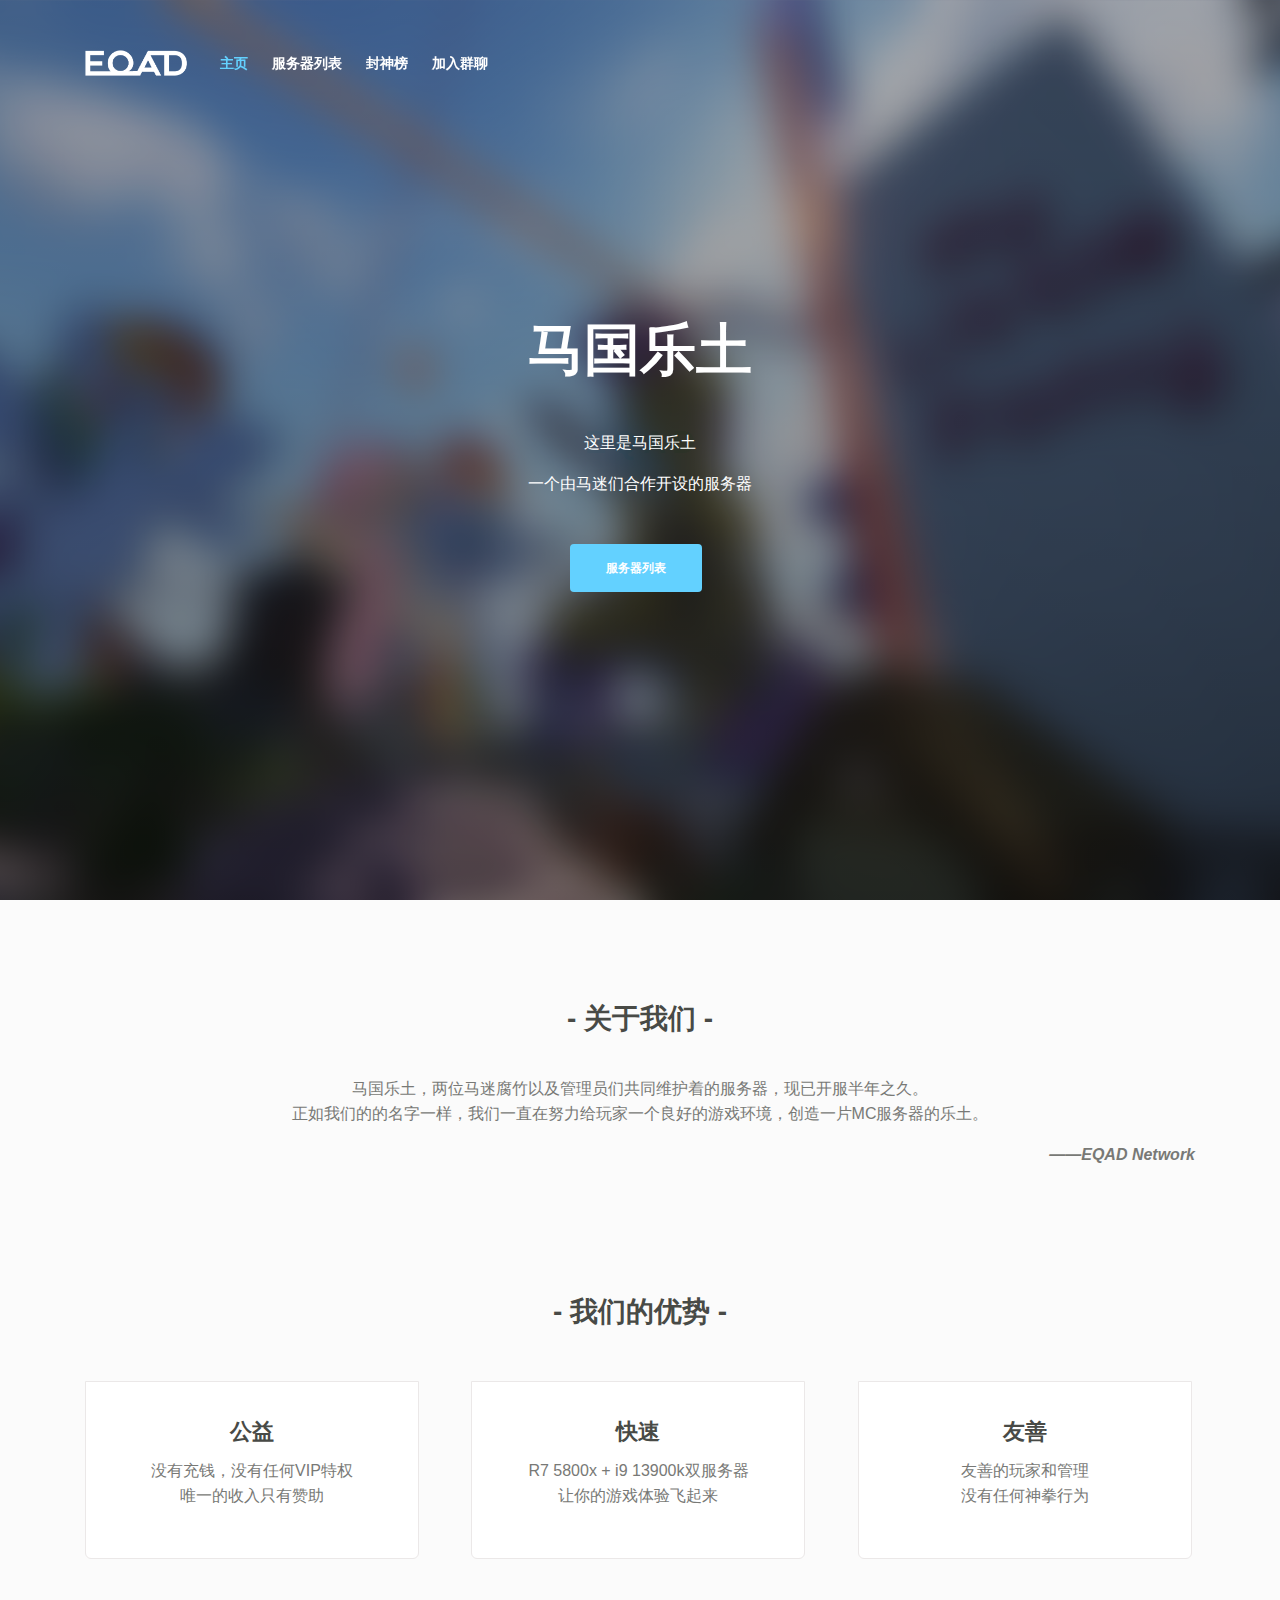
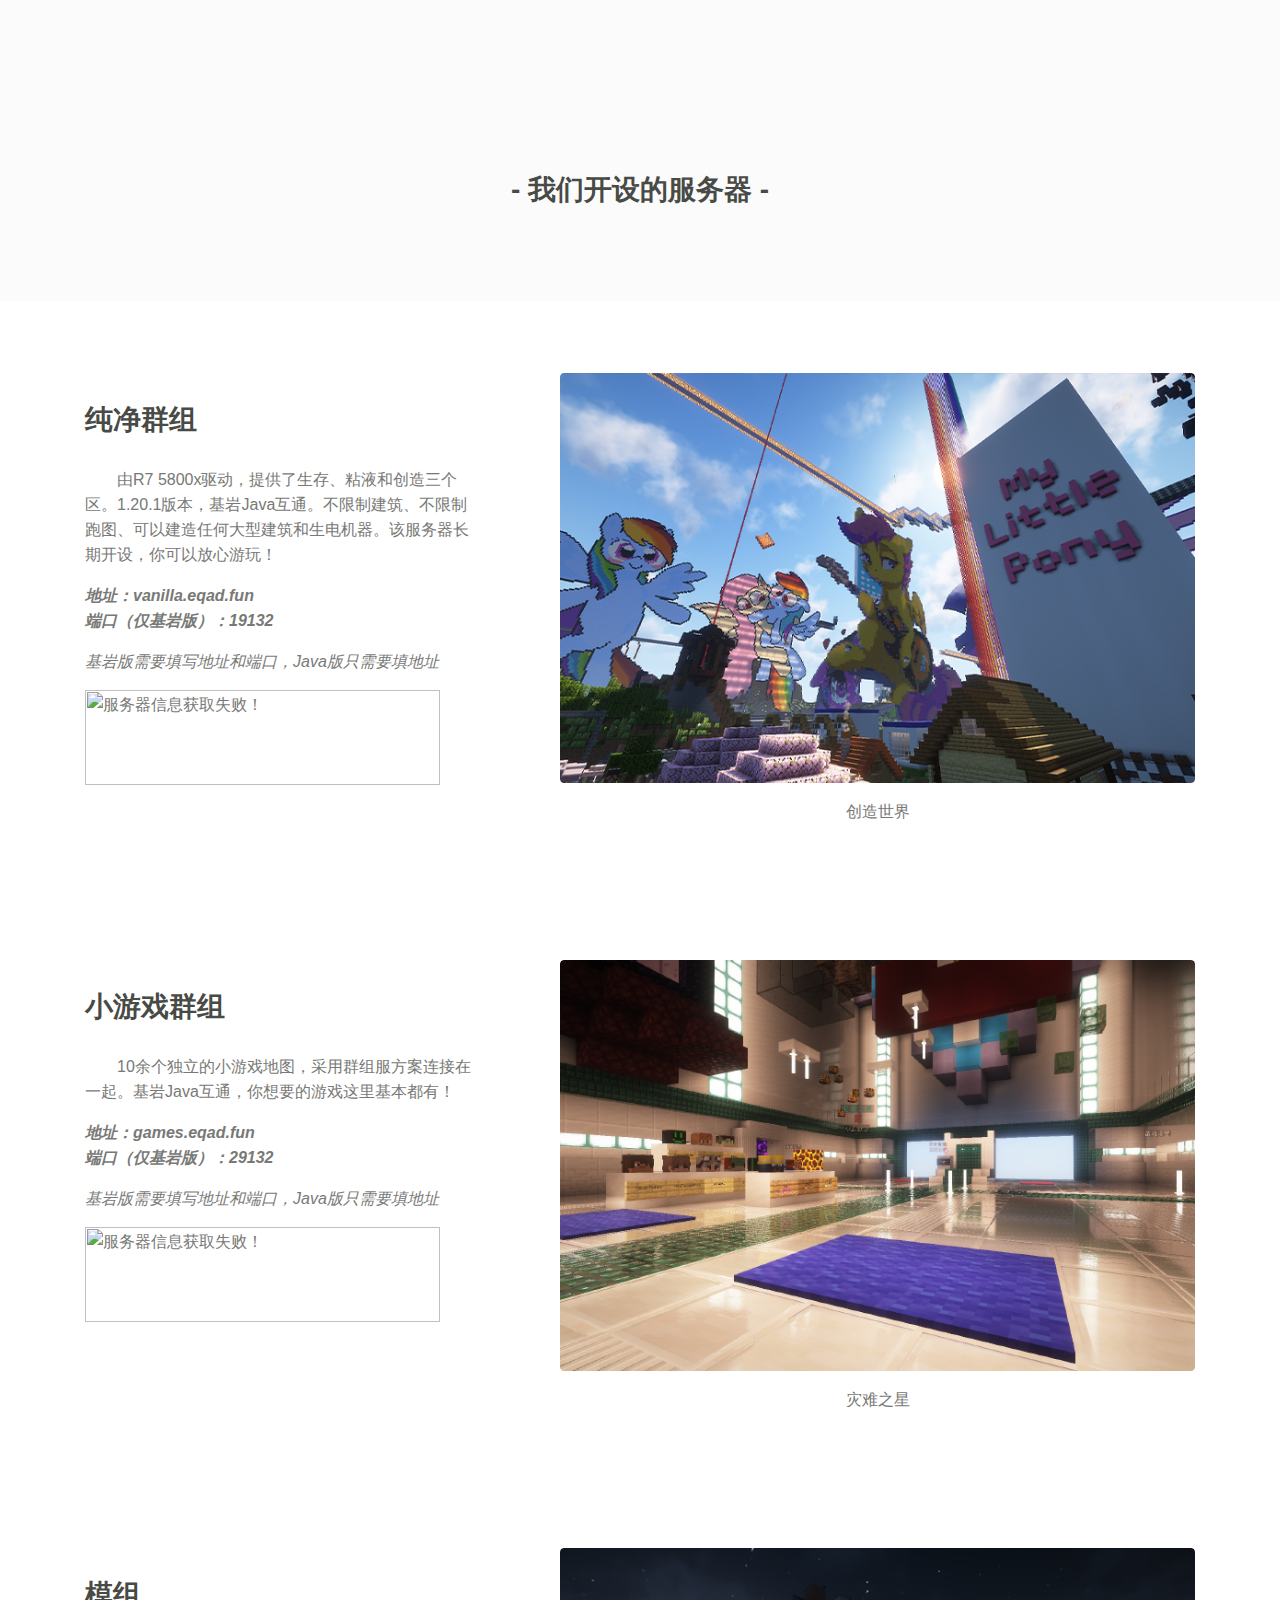
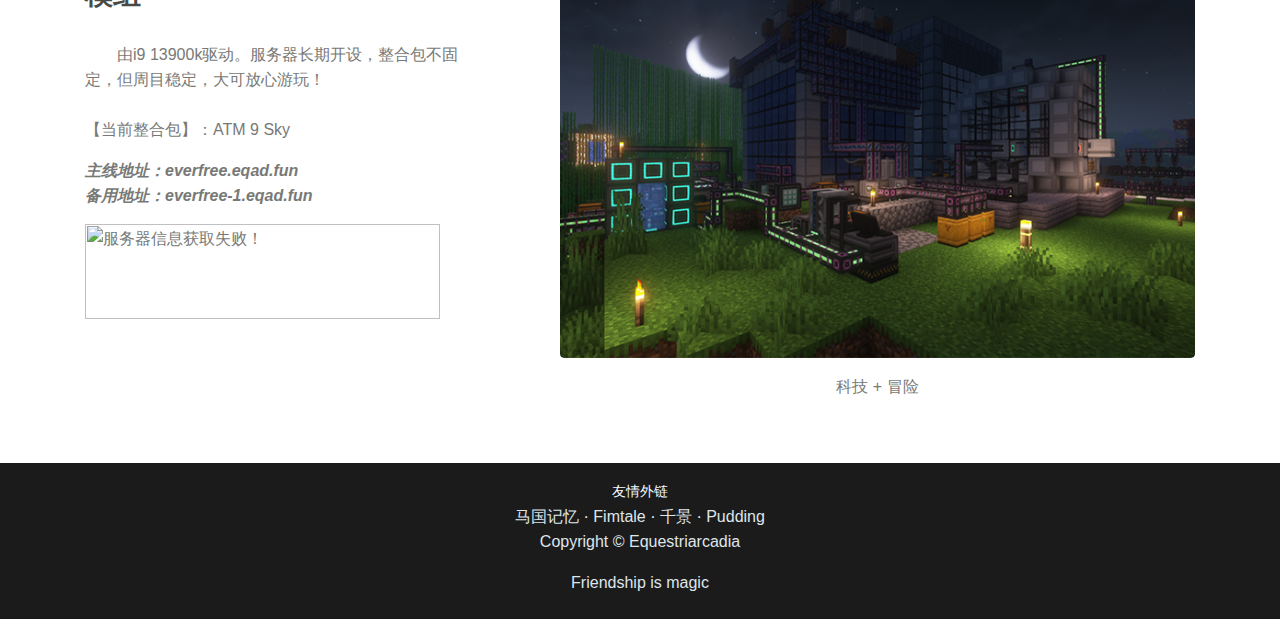
==== commit c81c876f: "Update index.html" ====
--- a/index.html
+++ b/index.html
@@ -242,7 +242,7 @@
                         <div class="main-body">
                             <p>
                                 由i9 13900k驱动。服务器长期开设，整合包不固定，但周目稳定，大可放心游玩！<br><br>
-                                【当前整合包】：新星工程
+                                【当前整合包】：ATM 9 Sky
                             </p>
                         </div>
                         <p id="poem-author" style="font-weight: bold; font-style: italic;">
--- a/static/css/styles.css
+++ b/static/css/styles.css
@@ -824,11 +824,11 @@
 	.header {
 	  background-attachment: fixed;
 	}
-  }
+}
 
 .header .header-content {
 	position: absolute;
-    bottom: 250;
+    bottom: 0;
     top: 0;
     left: 0;
     right: 0;
@@ -837,10 +837,6 @@
     align-items: center;
     flex-direction: column;
     text-align: center;
-}
-
-.header .text-container {
-	margin-bottom: 3rem;
 }
 
 .header h1 {
@@ -2006,9 +2002,7 @@
 
 
 	/* Header */
-	.header .header-content {
-		padding-top: 20rem;
-	}
+
 
 	.header h1 {
 		font: 700 3.5rem/4rem "Montserrat", sans-serif;
@@ -2156,14 +2150,6 @@
 
 
 	/* Header */
-	.header .header-content {
-		padding-top: 13.5rem;
-	}
-
-	.header .text-container {
-		margin-top: 6.5rem;
-	}
-	/* end of header */
 
 
 	/* Intro 
@@ -2374,10 +2360,6 @@
 
 	
 	/* Header */
-	.header .header-content {
-		padding-top: 13.5rem;
-	}
-	/* end of header */
 
 
 	/* Intro */
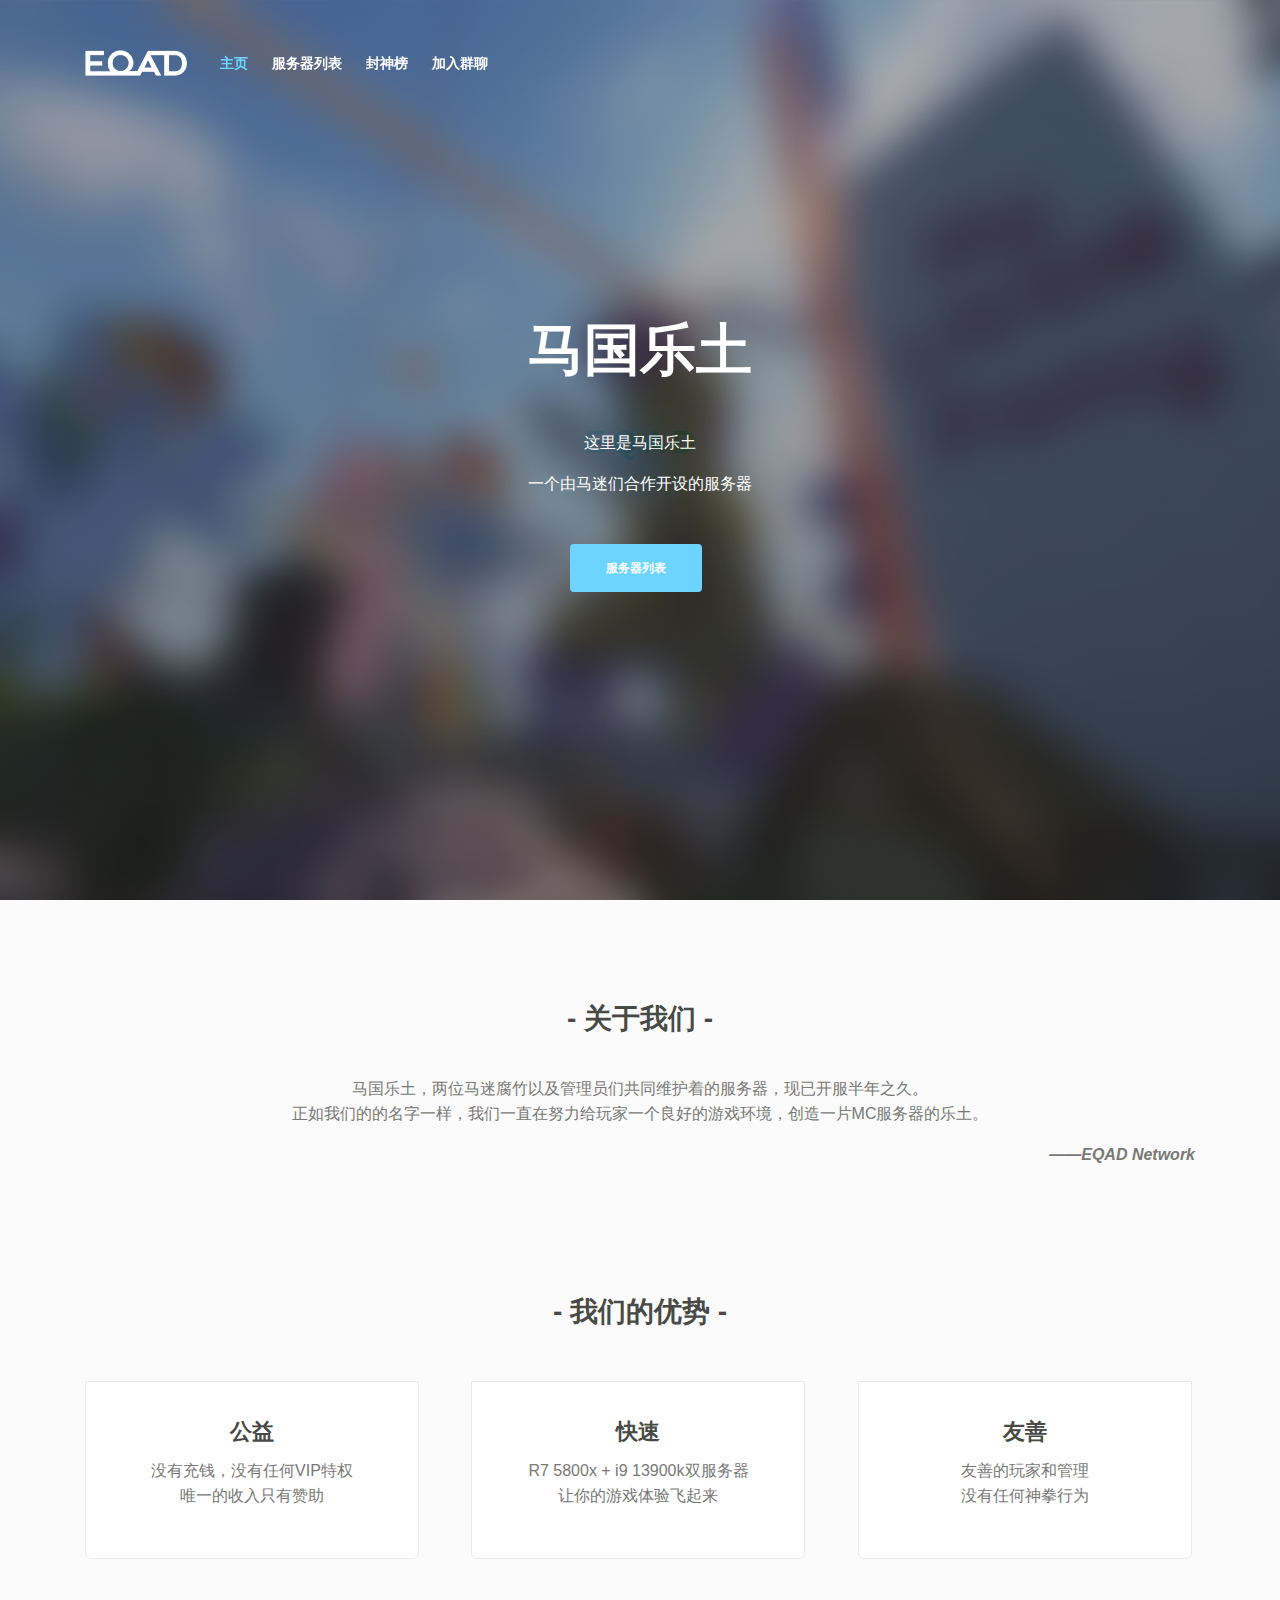
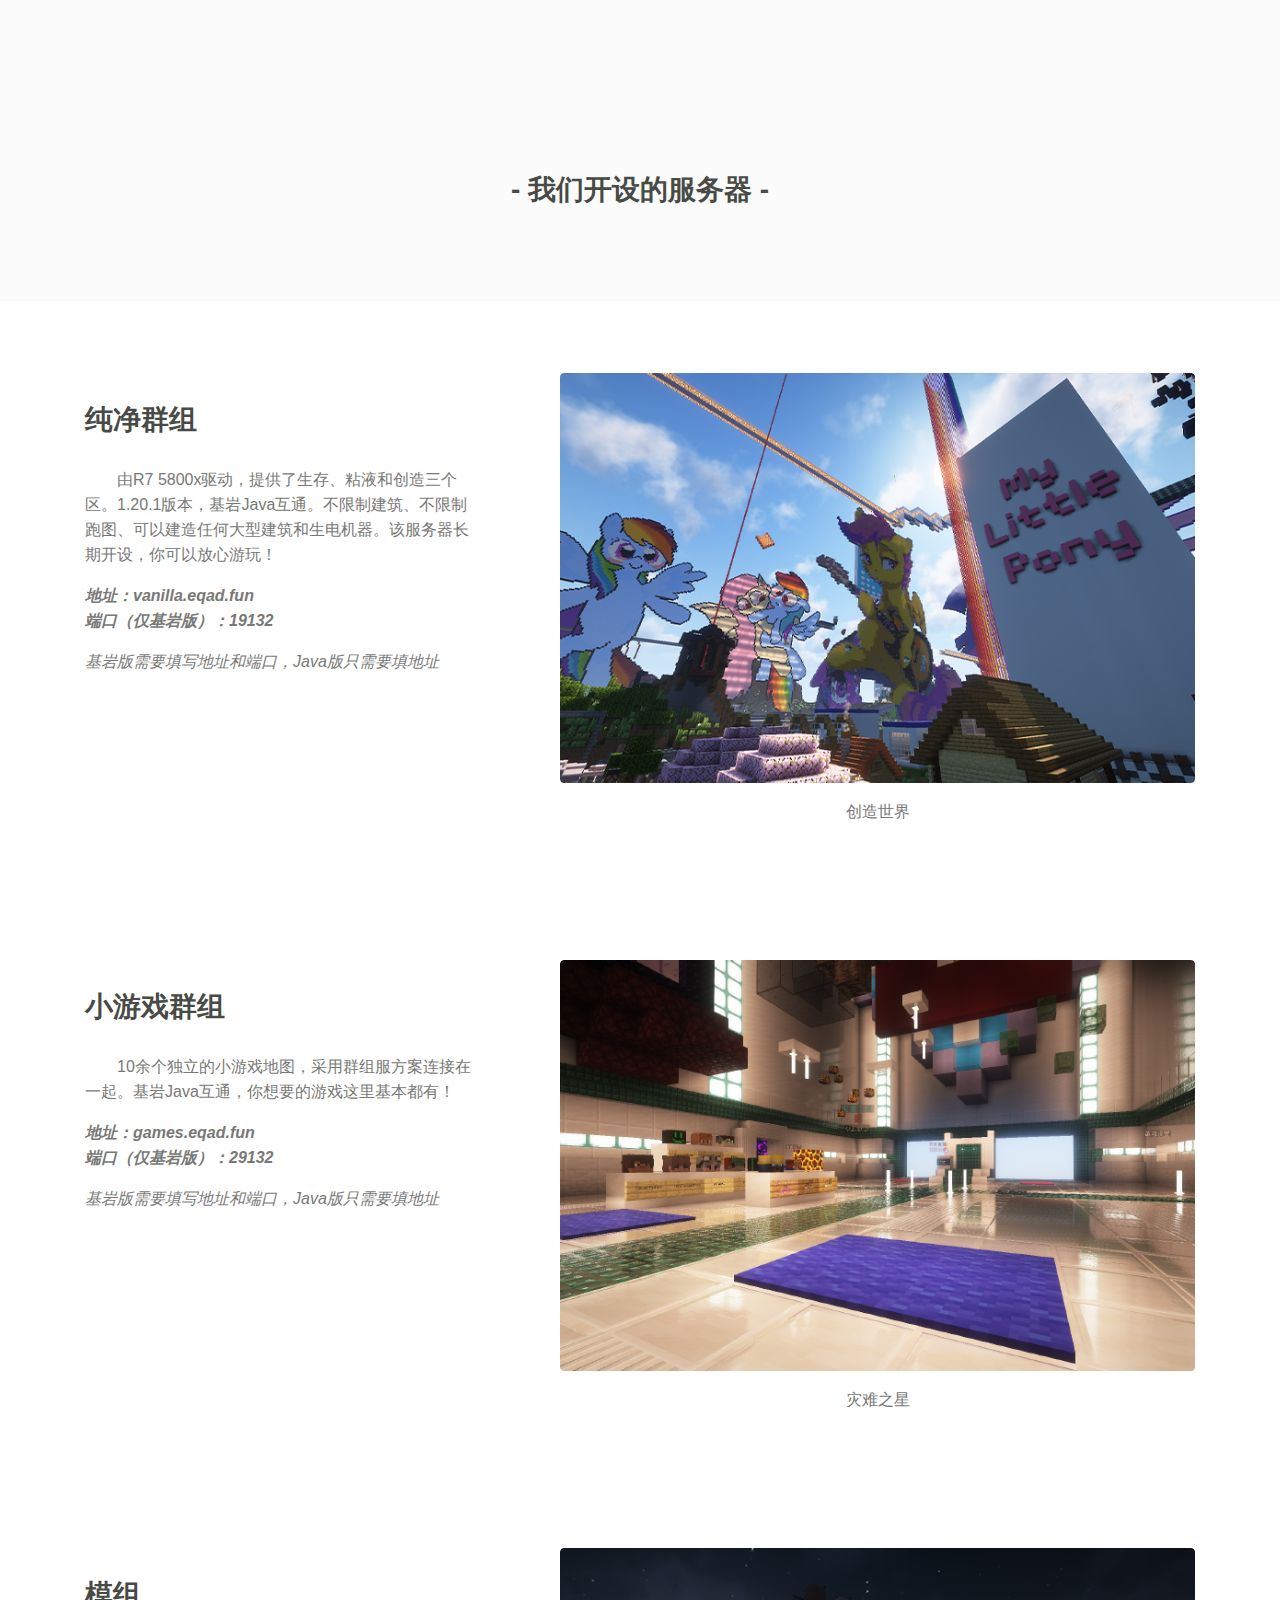
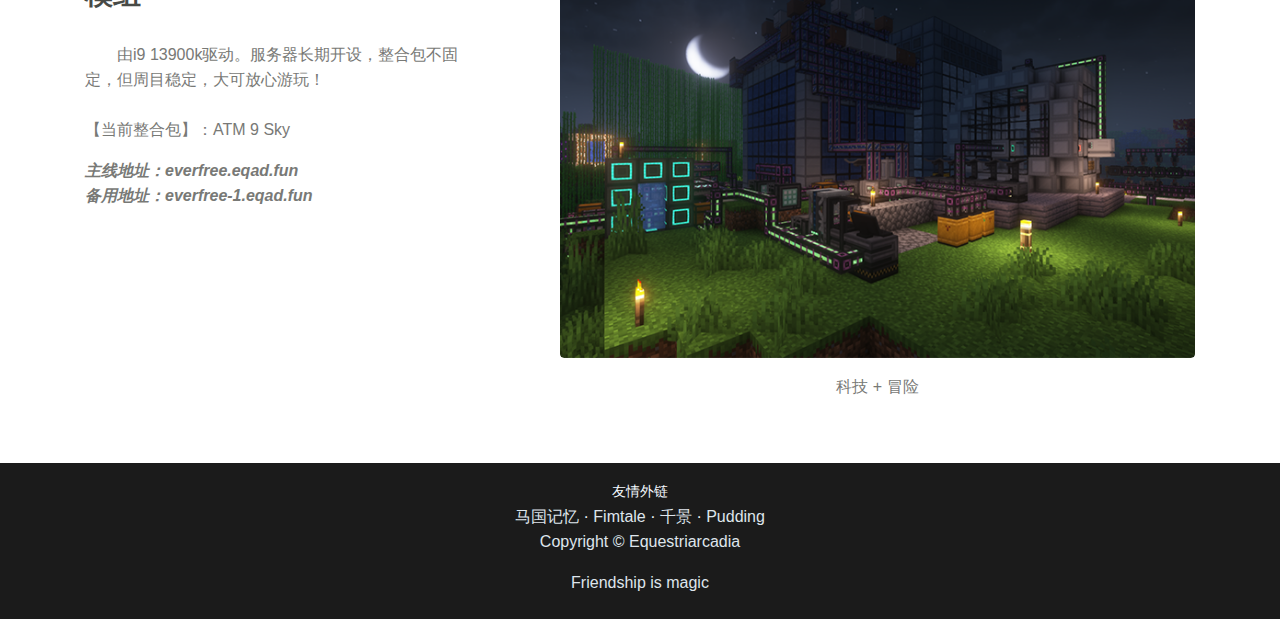
==== commit de7eb2c6: "Update index.html" ====
--- a/index.html
+++ b/index.html
@@ -186,7 +186,7 @@
                             端口（仅基岩版）：19132
                         </p>
                         <p style="font-style: italic;">基岩版需要填写地址和端口，Java版只需要填地址</p>
-                        <img src="https://api.mcstatus.io/v2/widget/java/vanilla.eqad.fun?dark=false" width="355" height="95" alt="服务器信息获取失败！"/>
+                        <!--<img src="https://api.mcstatus.io/v2/widget/java/vanilla.eqad.fun?dark=false" width="355" height="95" alt="服务器信息获取失败！"/>-->
                     </div> <!-- end of text-container -->
                 </div> <!-- end of col -->
                 <div class="col-lg-7">
@@ -217,7 +217,7 @@
                             端口（仅基岩版）：29132
                         </p>
                         <p style="font-style: italic;">基岩版需要填写地址和端口，Java版只需要填地址</p>
-                        <img src="https://api.mcstatus.io/v2/widget/java/games.eqad.fun?dark=false" width="355" height="95" alt="服务器信息获取失败！"/>
+                        <!--<img src="https://api.mcstatus.io/v2/widget/java/games.eqad.fun?dark=false" width="355" height="95" alt="服务器信息获取失败！"/>-->
                     </div> <!-- end of text-container -->
                 </div> <!-- end of col -->
                 <div class="col-lg-7">
@@ -249,7 +249,7 @@
                             主线地址：everfree.eqad.fun<br>
                             备用地址：everfree-1.eqad.fun
                         </p>
-                        <img src="https://api.mcstatus.io/v2/widget/java/everfree.eqad.fun?dark=false" width="355" height="95" alt="服务器信息获取失败！"/>
+                        <!--<img src="https://api.mcstatus.io/v2/widget/java/everfree.eqad.fun?dark=false" width="355" height="95" alt="服务器信息获取失败！"/>-->
                     </div> <!-- end of text-container -->
                 </div> <!-- end of col -->
                 <div class="col-lg-7">
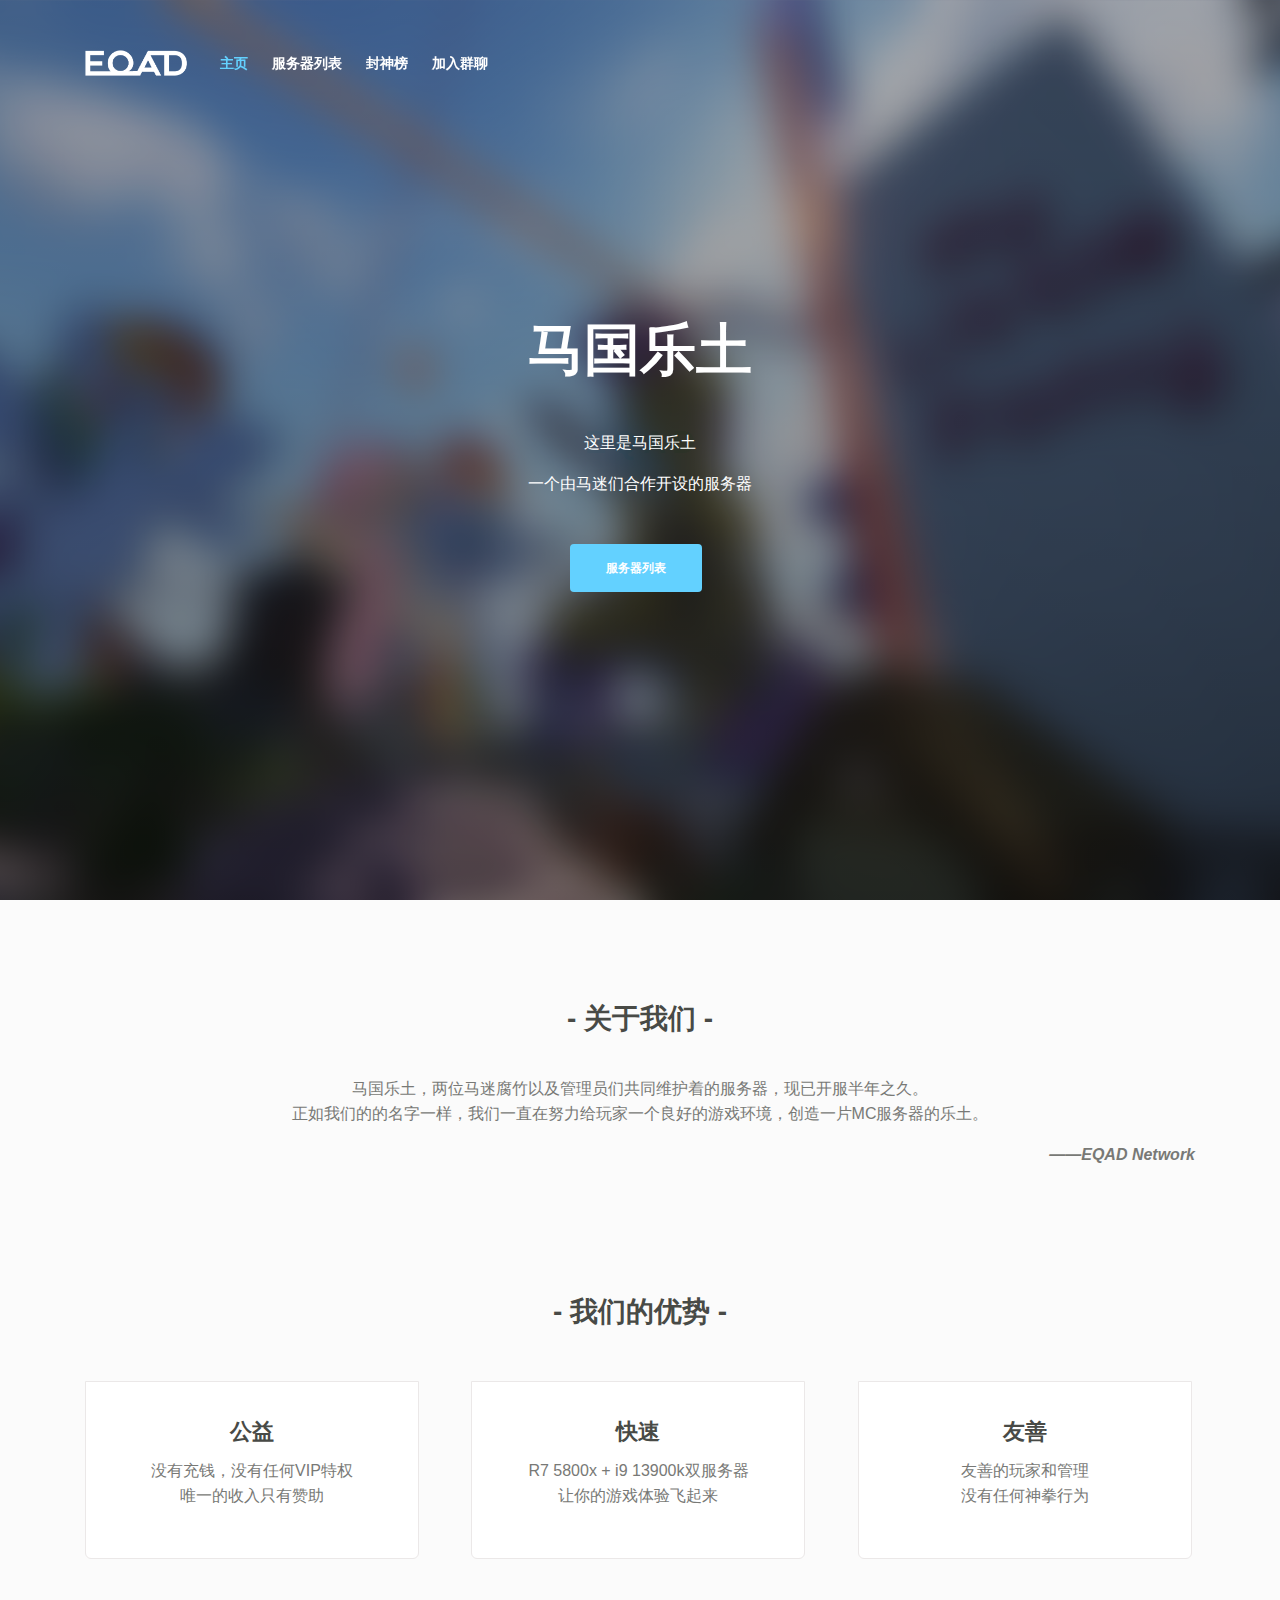
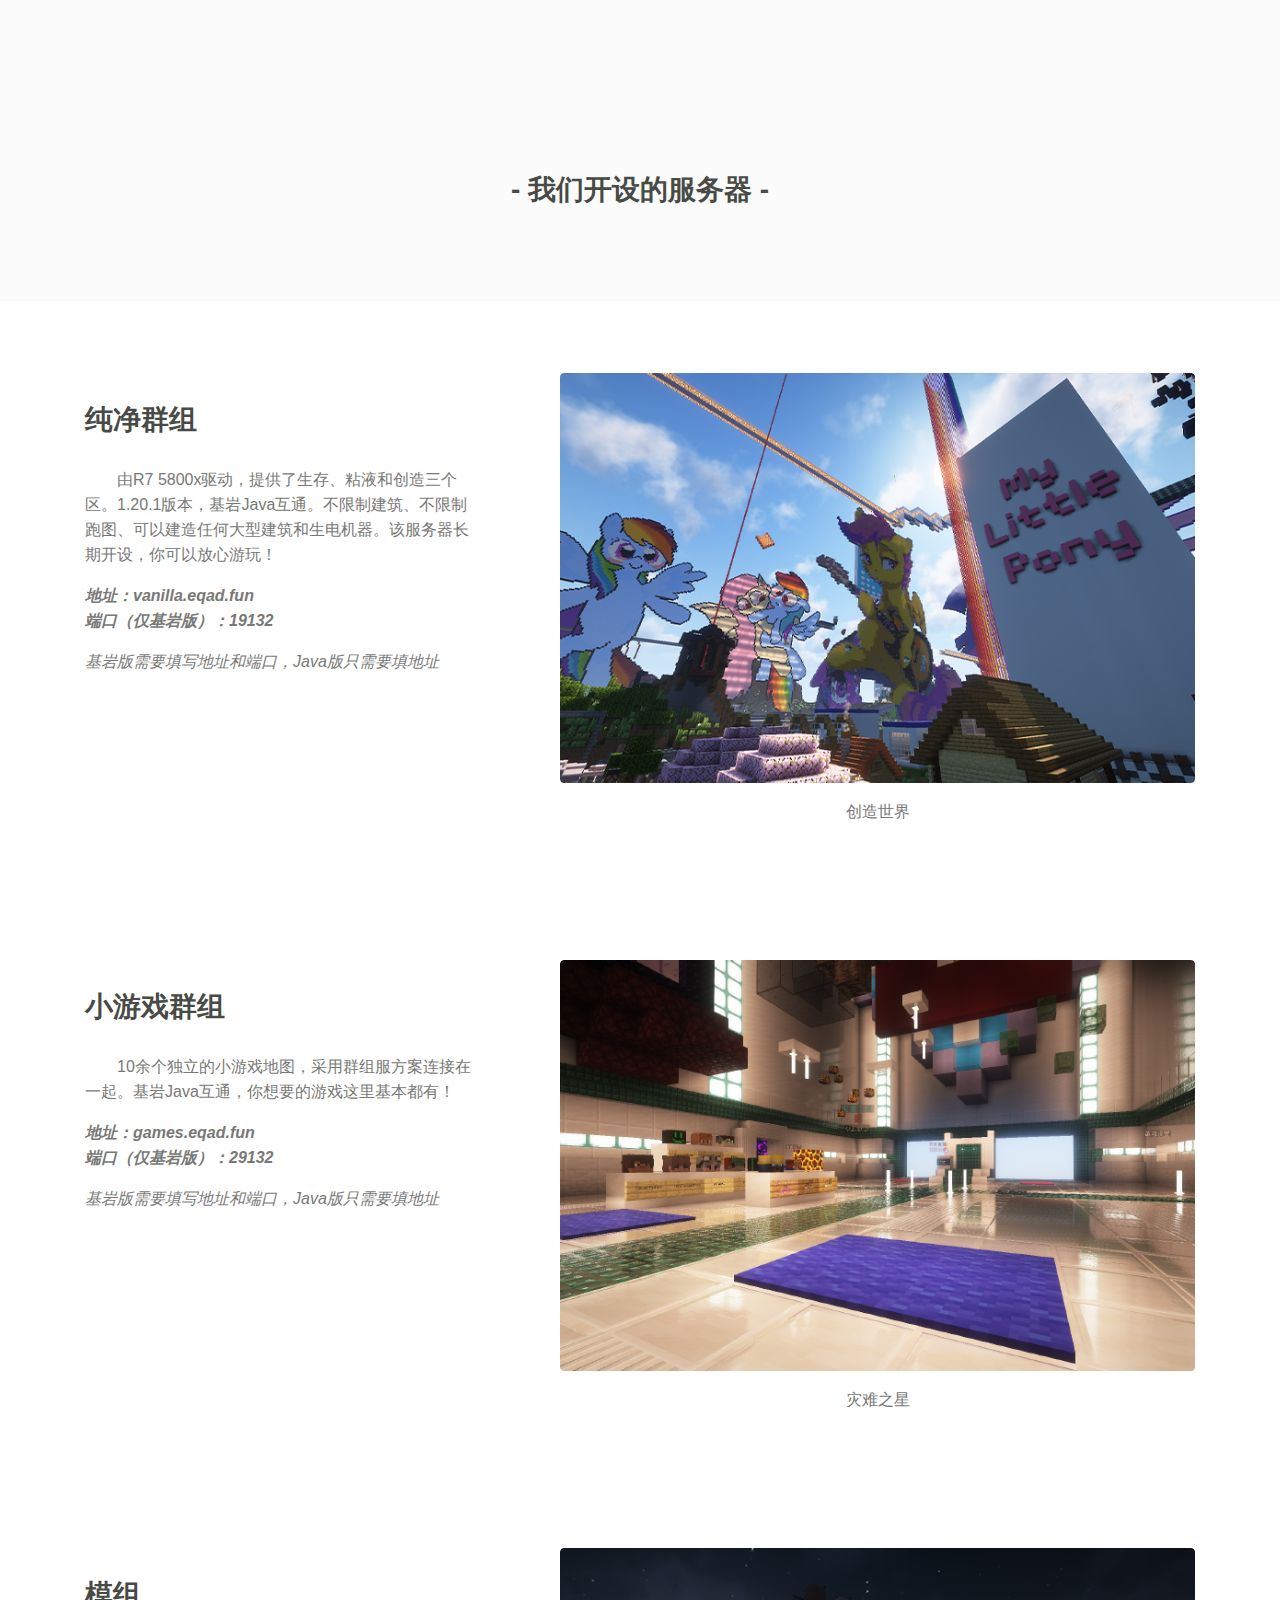
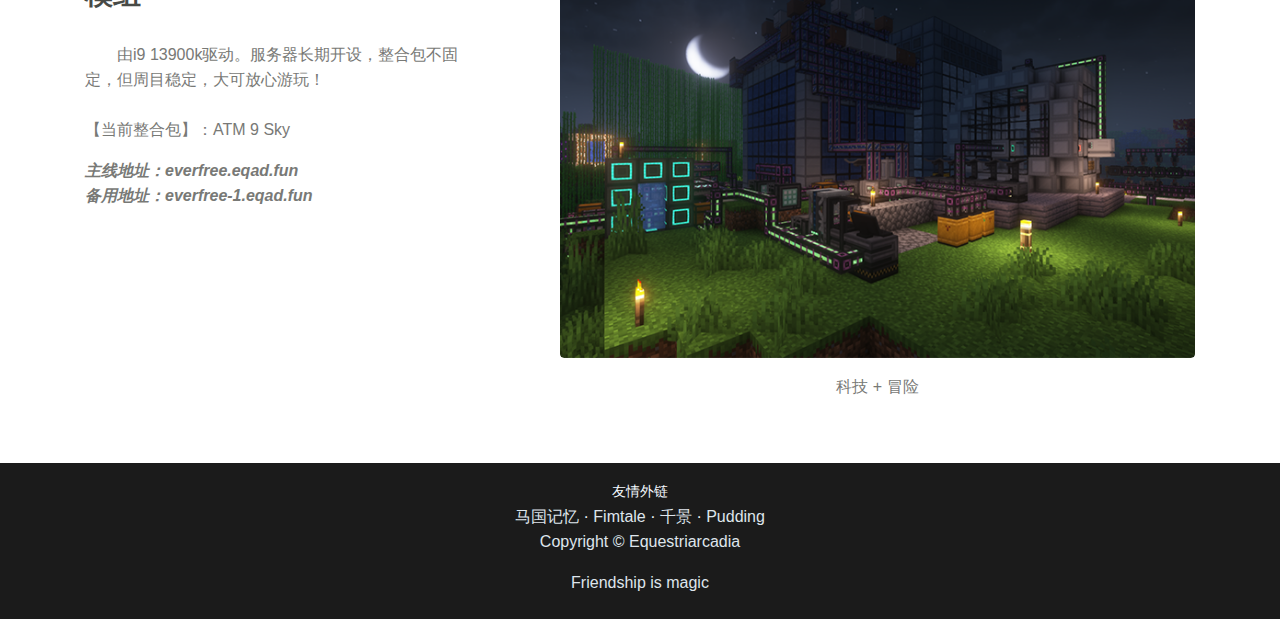
==== commit 998a0090: "Add files via upload" ====
--- a/index.html
+++ b/index.html
@@ -160,6 +160,7 @@
     <!-- end of services -->
 
 
+    <!-- Servers -->
     <div id="list" class="basic-2">
         <div class="container">
             <div class="row">
@@ -169,7 +170,6 @@
             </div> <!-- end of row -->
         </div> <!-- end of container -->
     </div> <!-- end of basic-2 -->
-    <!-- end of services -->
 
 
     <div id="info" class="basic-1">
@@ -200,7 +200,6 @@
             </div> <!-- end of row -->
         </div> <!-- end of container -->
     </div> <!-- end of basic-1 -->
-    <!-- end of intro -->
 
 
     <div id="info" class="basic-1">
@@ -264,6 +263,7 @@
             </div> <!-- end of row -->
         </div> <!-- end of container -->
     </div> <!-- end of basic-1 -->
+    <!-- end of Servers -->
 
 
     <!-- Copyright -->
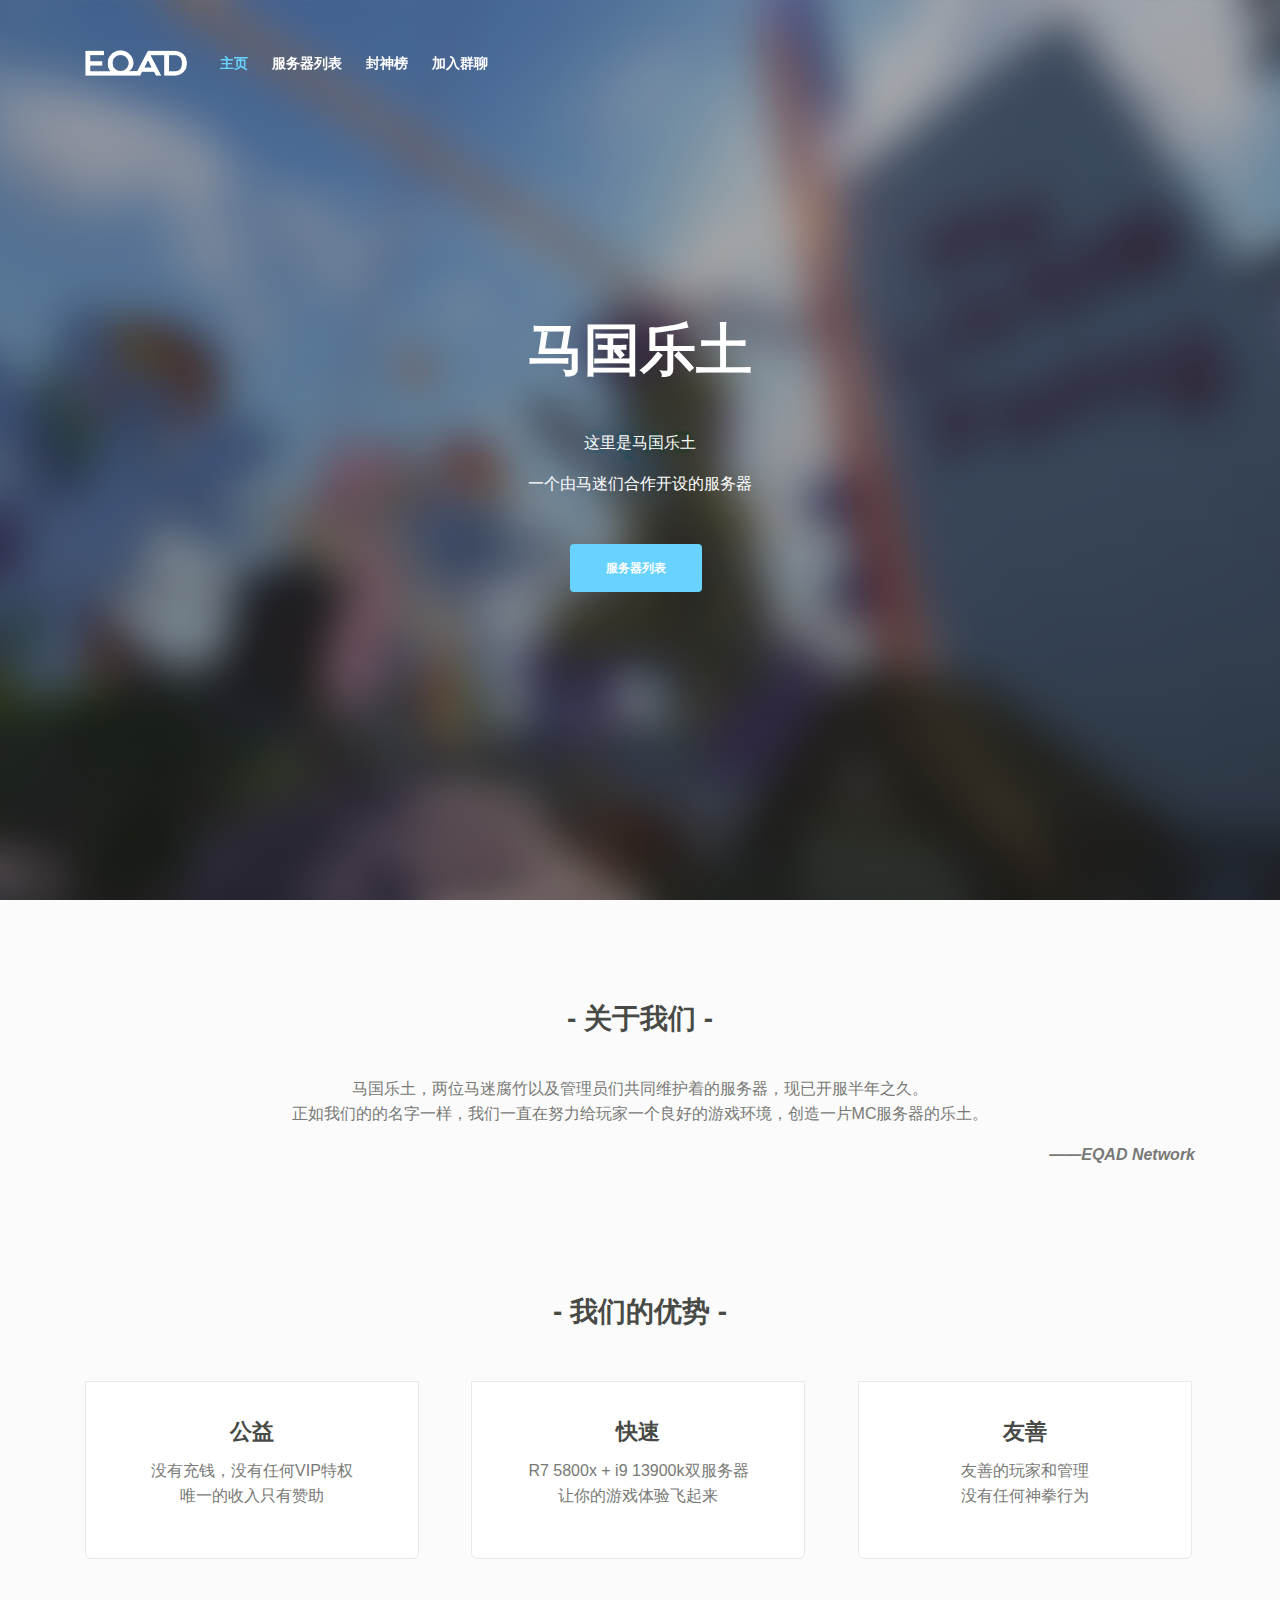
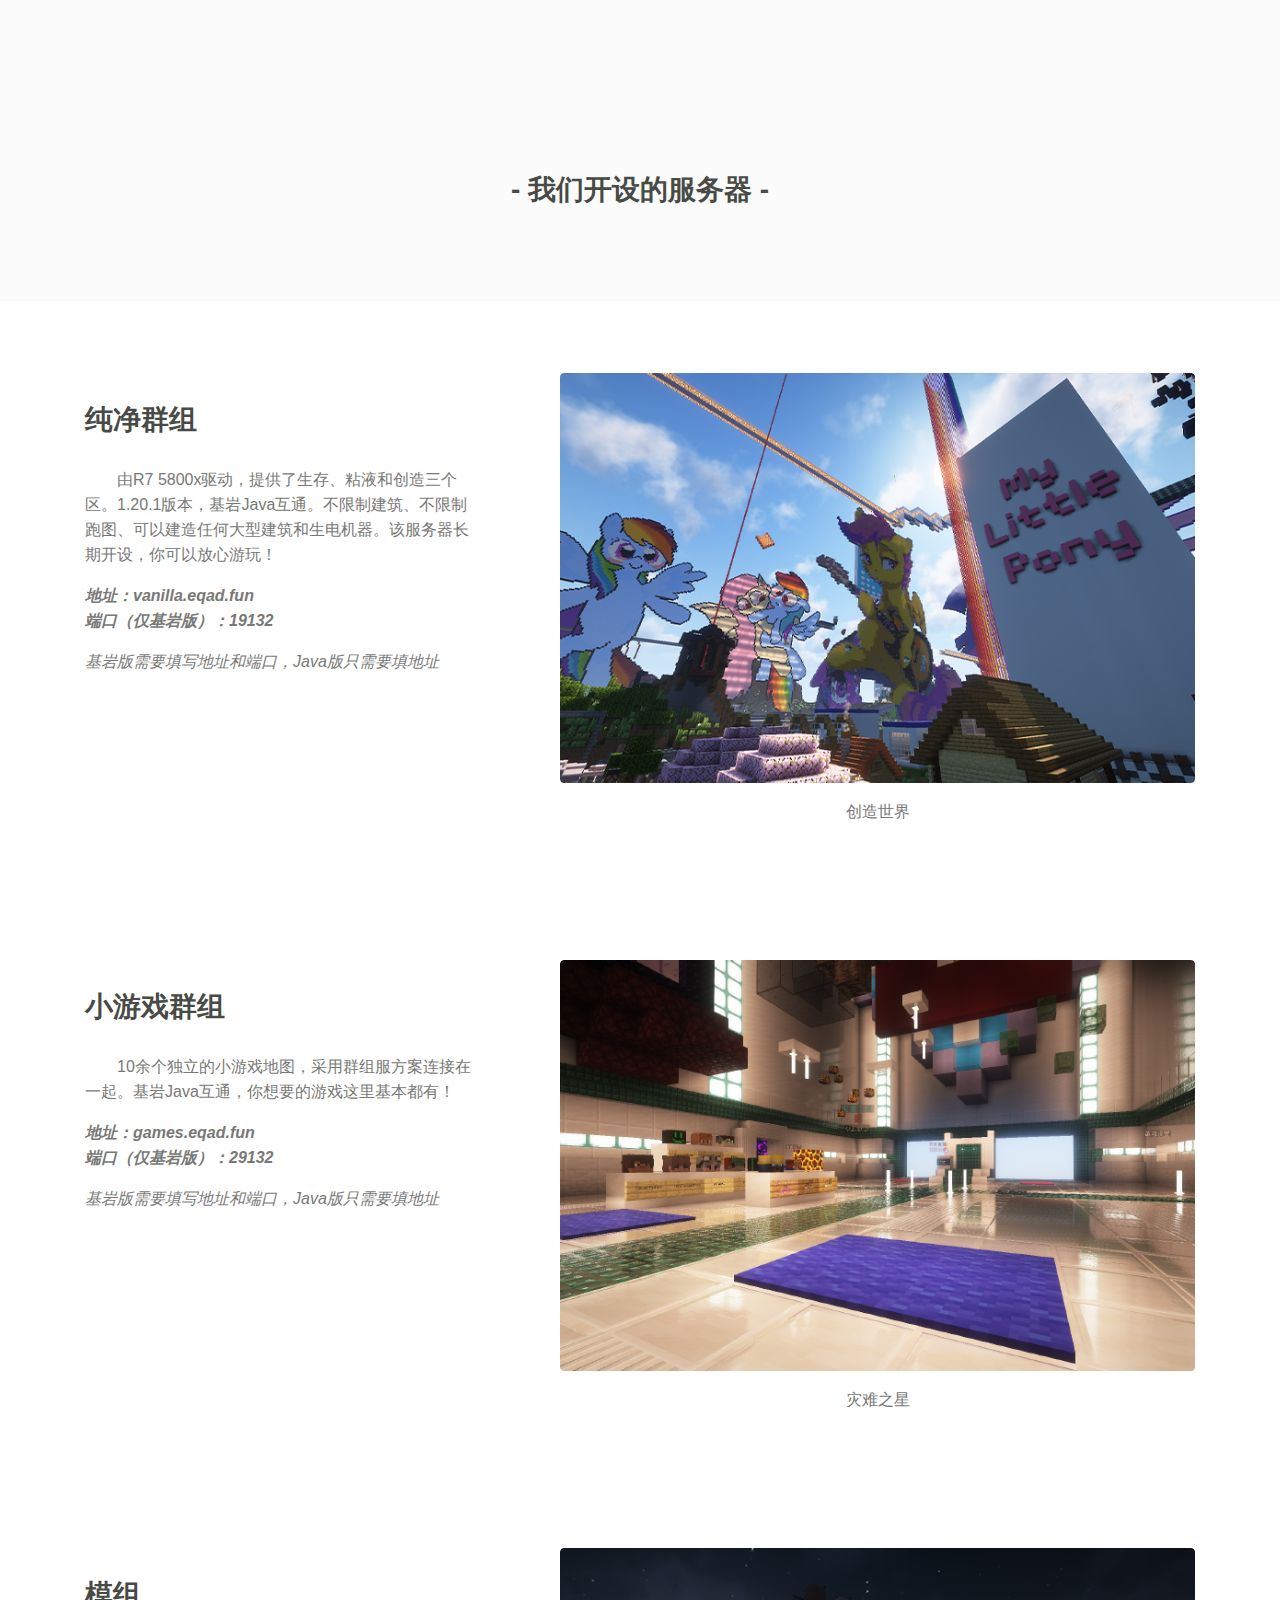
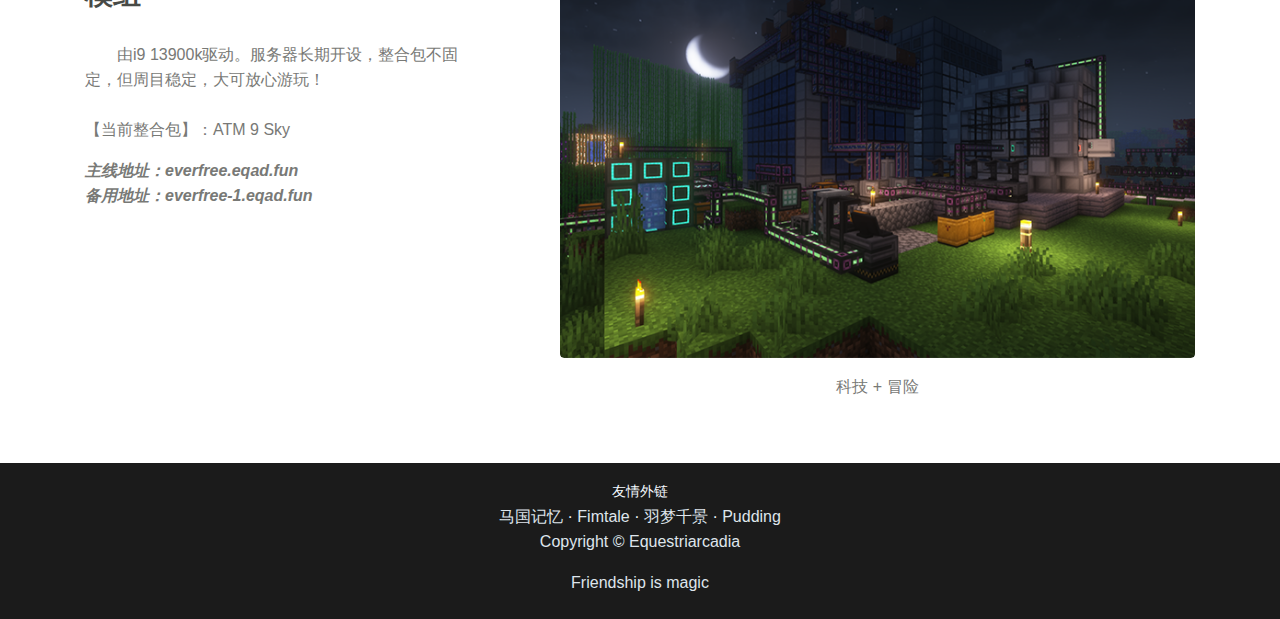
==== commit 97401809: "Add files via upload" ====
--- a/index.html
+++ b/index.html
@@ -271,7 +271,7 @@
         <div class="container">
             <div class="row">
                 <div class="col-lg-12">
-                    <p style="color:#f4f9ff;margin-bottom:0rem"> <a style="font-size: 0.9em;">友情外链</a><br> <a target="_blank" href="https://eqmemory.cn/">马国记忆</a>&nbsp;·&nbsp;<a target="_blank" href="https://fimtale.com/">Fimtale</a>&nbsp;·&nbsp;<a target="_blank" href="https://raku404.com/">千景</a>&nbsp;·&nbsp;<a target="_blank" href="https://mlp.yzds.fun/">Pudding</a></p>
+                    <p style="color:#f4f9ff;margin-bottom:0rem"> <a style="font-size: 0.9em;">友情外链</a><br> <a target="_blank" href="https://eqmemory.cn/">马国记忆</a>&nbsp;·&nbsp;<a target="_blank" href="https://fimtale.com/">Fimtale</a>&nbsp;·&nbsp;<a target="_blank" href="https://raku404.com/">羽梦千景</a>&nbsp;·&nbsp;<a target="_blank" href="https://mlp.yzds.fun/">Pudding</a></p>
                     <p><a href="https://github.com/Equestriarcadia">Copyright © Equestriarcadia</a></p>
                     <p><span id="js-rotating">
                         Friendship is magic,
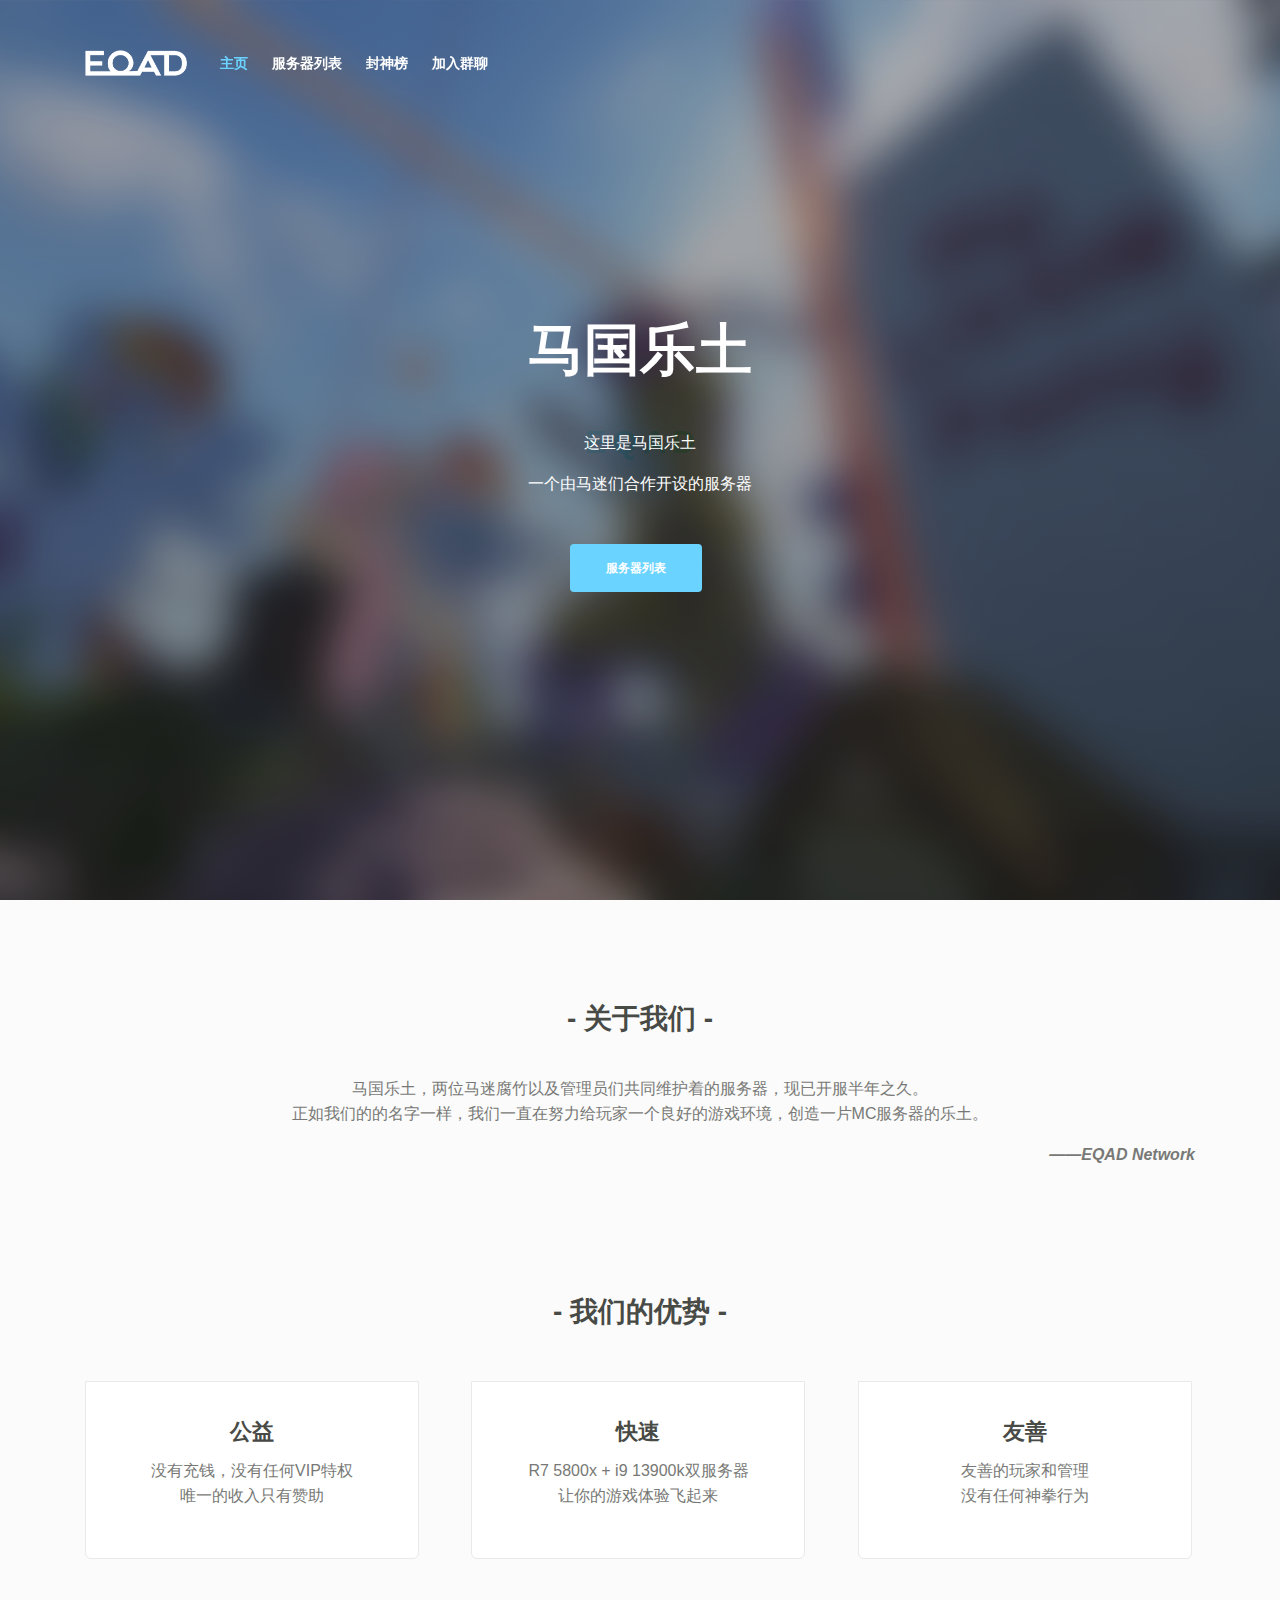
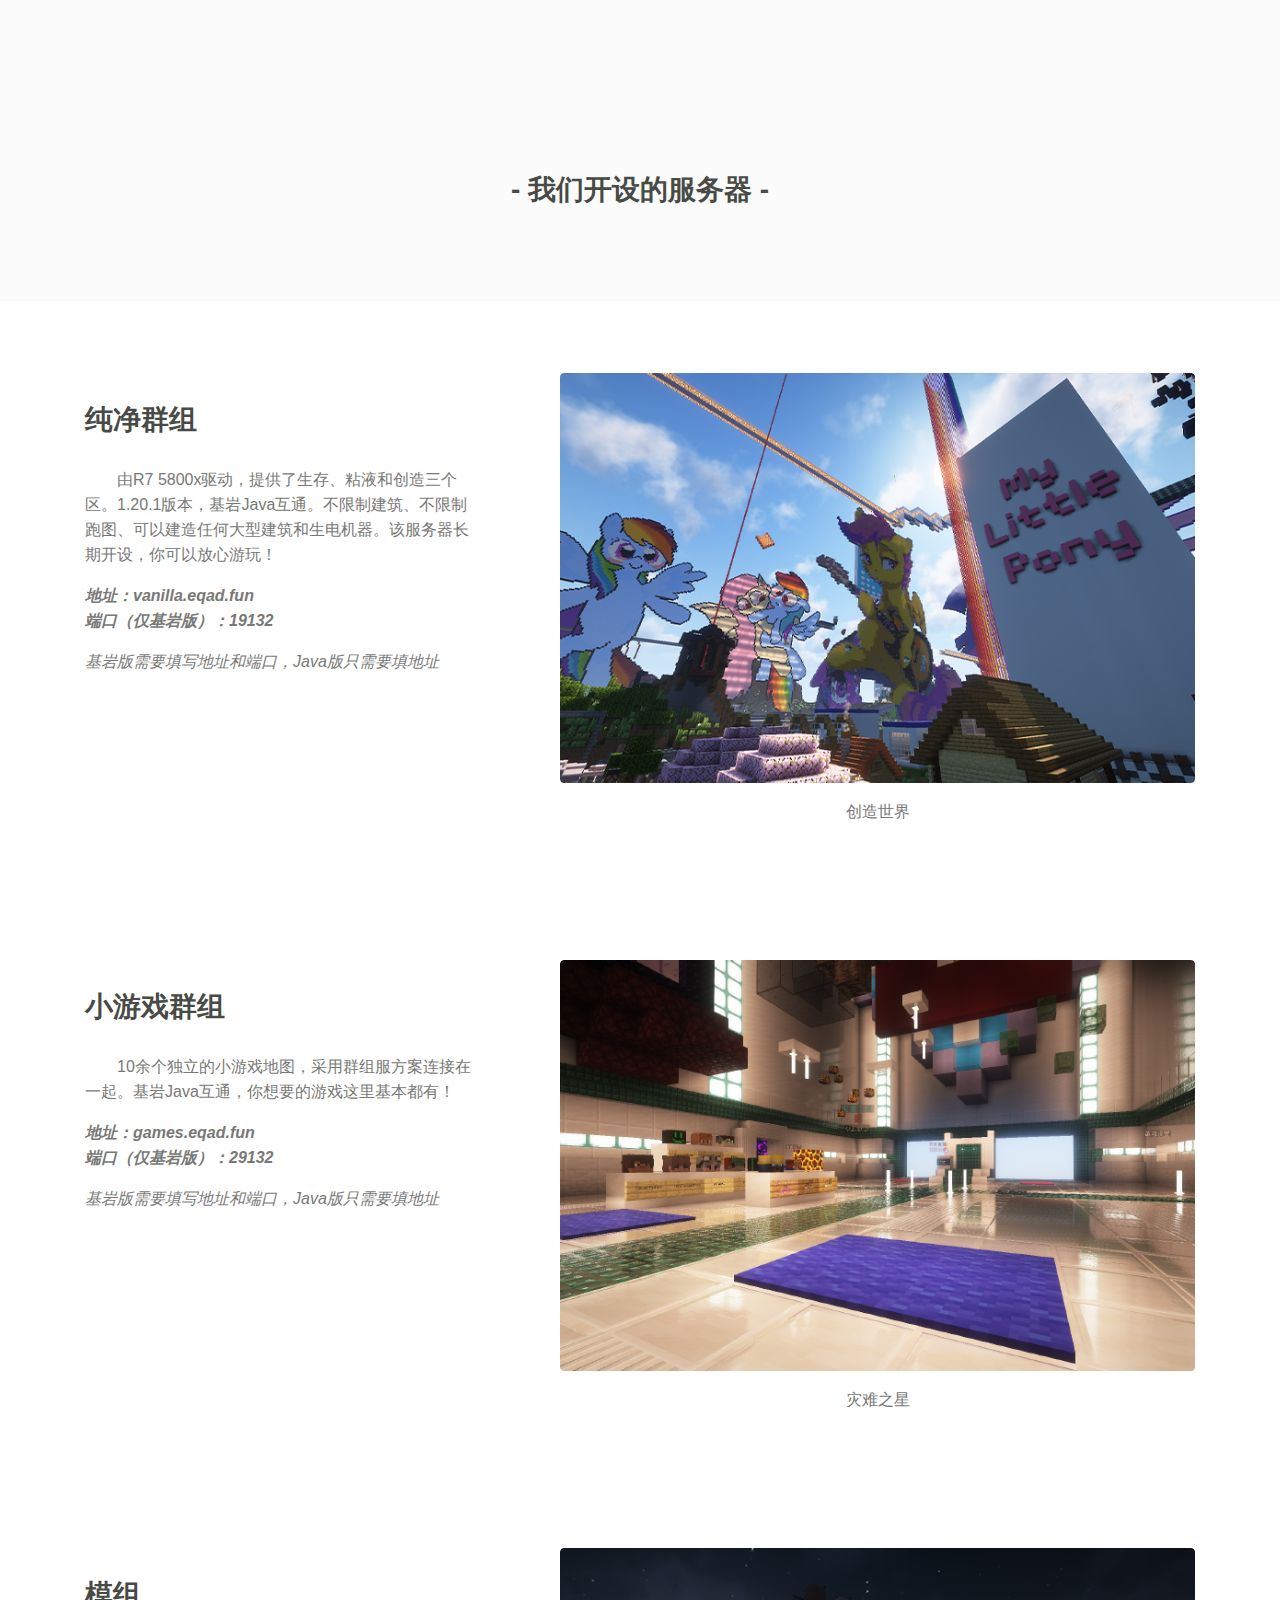
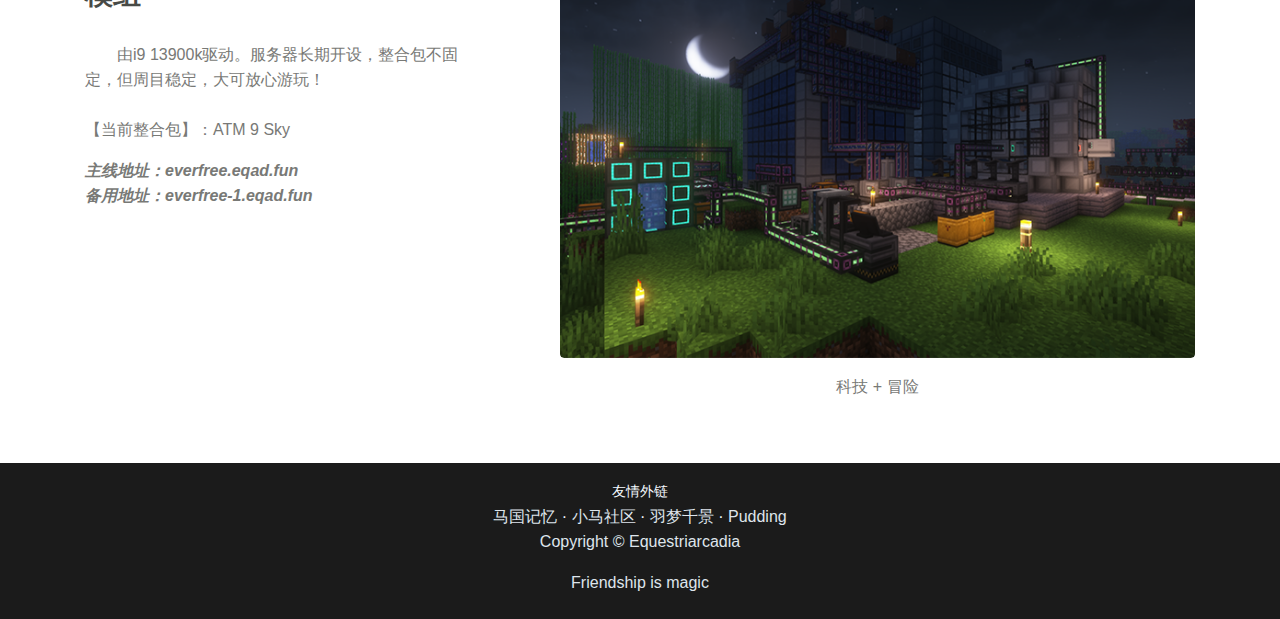
==== commit 9b37b1f0: "Add files via upload" ====
--- a/index.html
+++ b/index.html
@@ -271,7 +271,7 @@
         <div class="container">
             <div class="row">
                 <div class="col-lg-12">
-                    <p style="color:#f4f9ff;margin-bottom:0rem"> <a style="font-size: 0.9em;">友情外链</a><br> <a target="_blank" href="https://eqmemory.cn/">马国记忆</a>&nbsp;·&nbsp;<a target="_blank" href="https://fimtale.com/">Fimtale</a>&nbsp;·&nbsp;<a target="_blank" href="https://raku404.com/">羽梦千景</a>&nbsp;·&nbsp;<a target="_blank" href="https://mlp.yzds.fun/">Pudding</a></p>
+                    <p style="color:#f4f9ff;margin-bottom:0rem"> <a style="font-size: 0.9em;">友情外链</a><br> <a target="_blank" href="https://eqmemory.cn/">马国记忆</a>&nbsp;·&nbsp;<a target="_blank" href="https://www.eqcommunity.cn/">小马社区</a>&nbsp;·&nbsp;<a target="_blank" href="https://raku404.com/">羽梦千景</a>&nbsp;·&nbsp;<a target="_blank" href="https://mlp.yzds.fun/">Pudding</a></p>
                     <p><a href="https://github.com/Equestriarcadia">Copyright © Equestriarcadia</a></p>
                     <p><span id="js-rotating">
                         Friendship is magic,
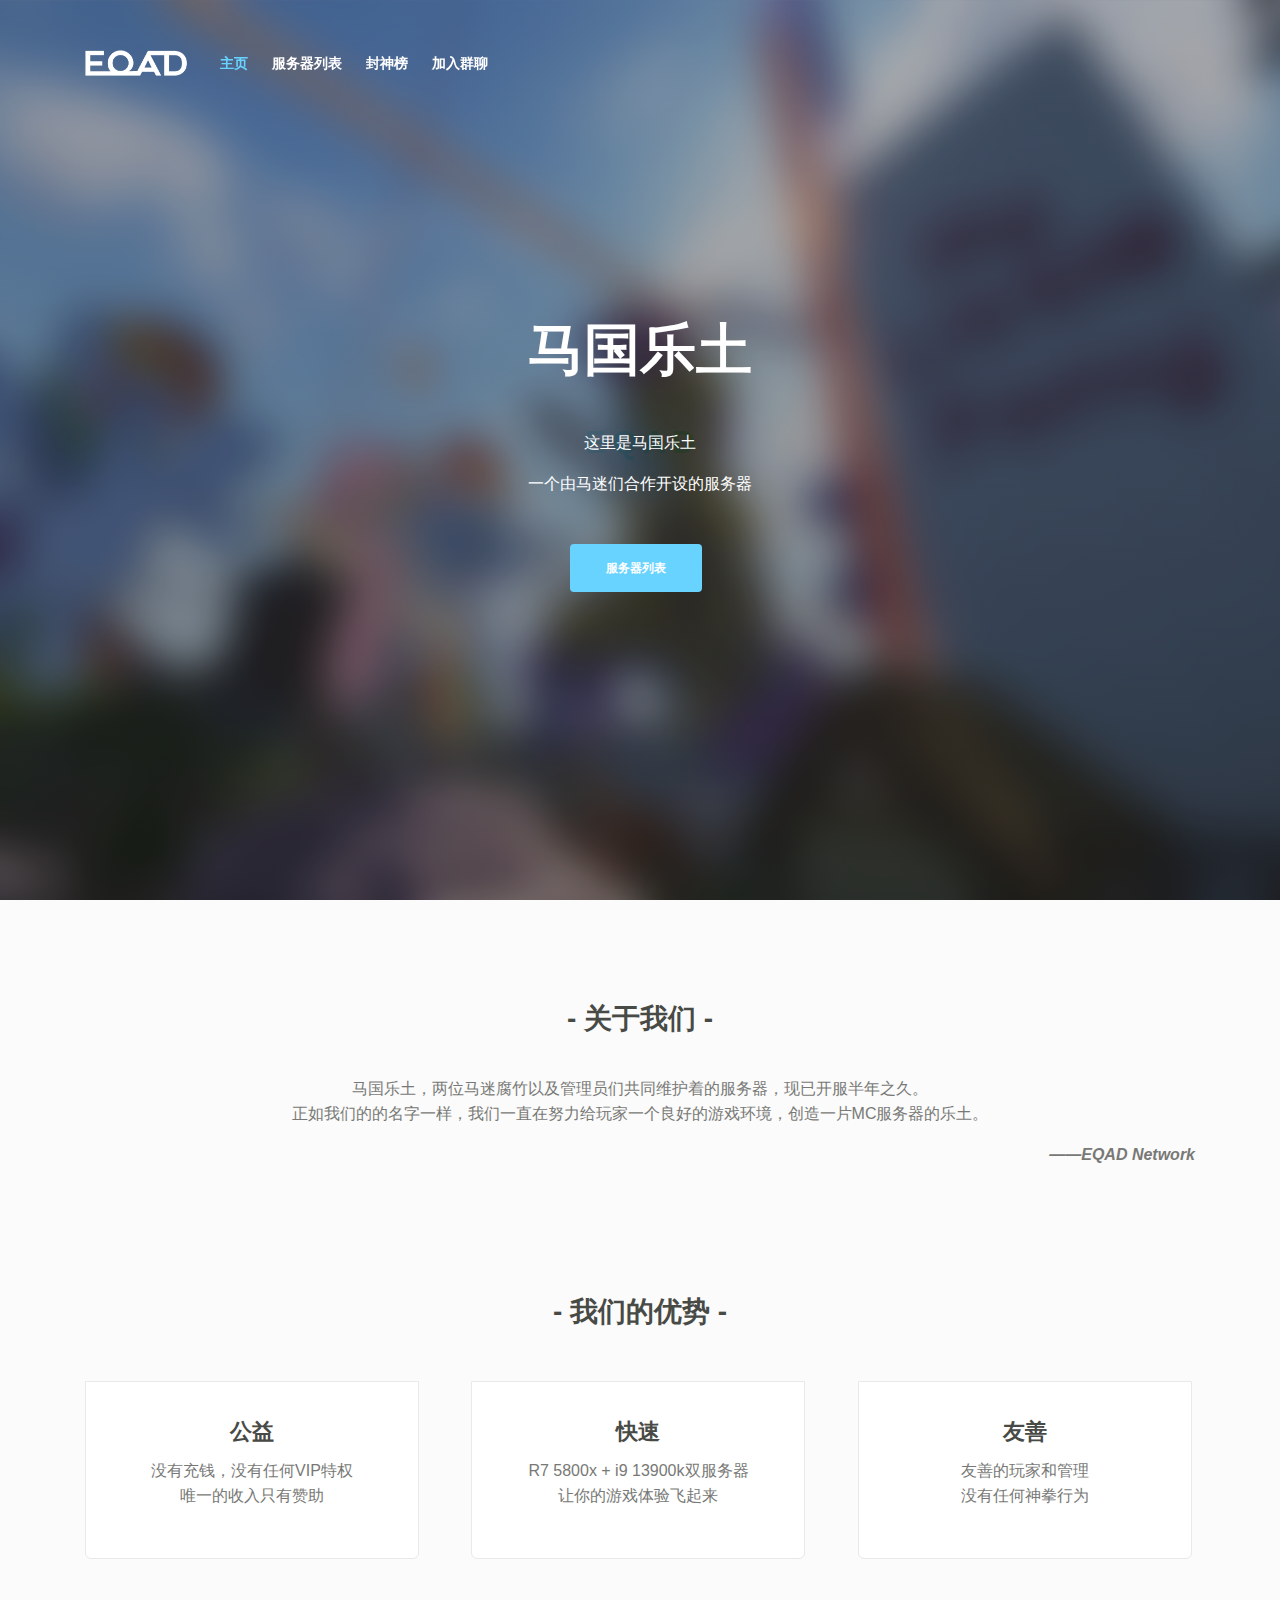
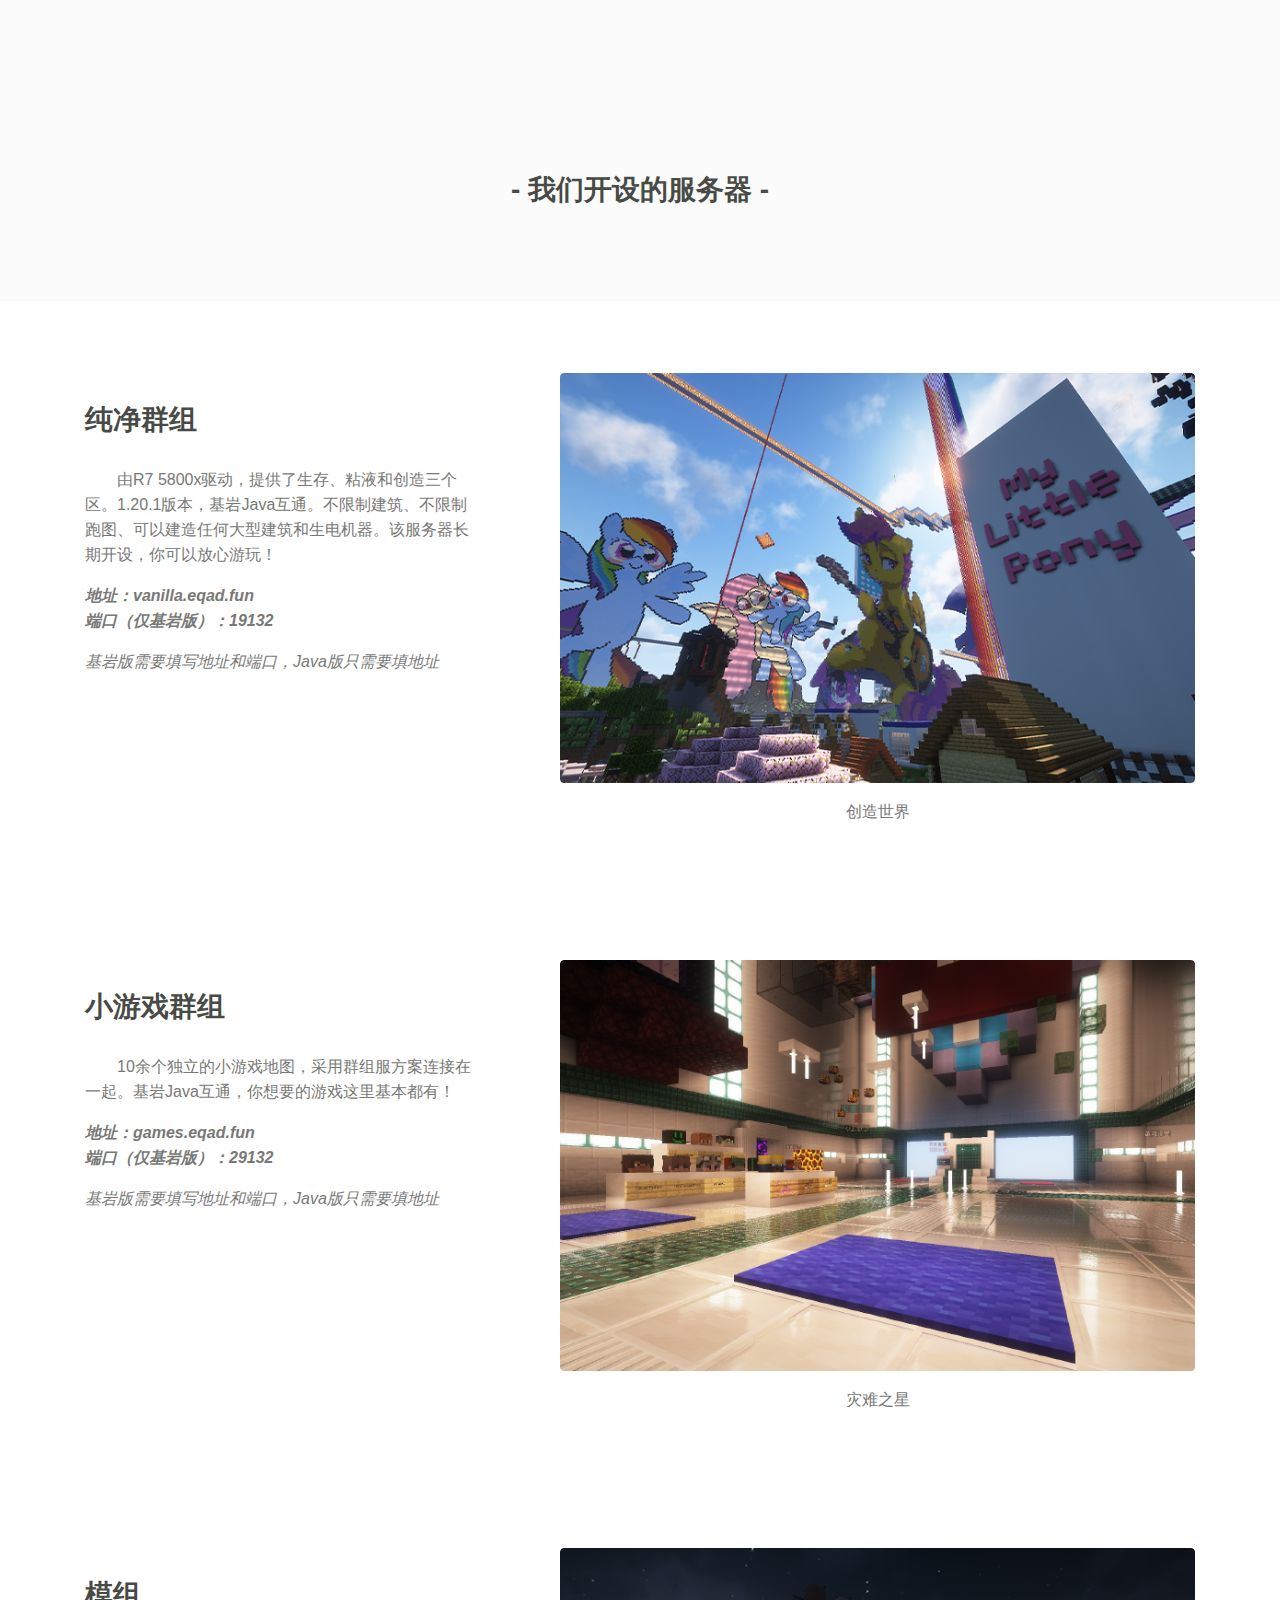
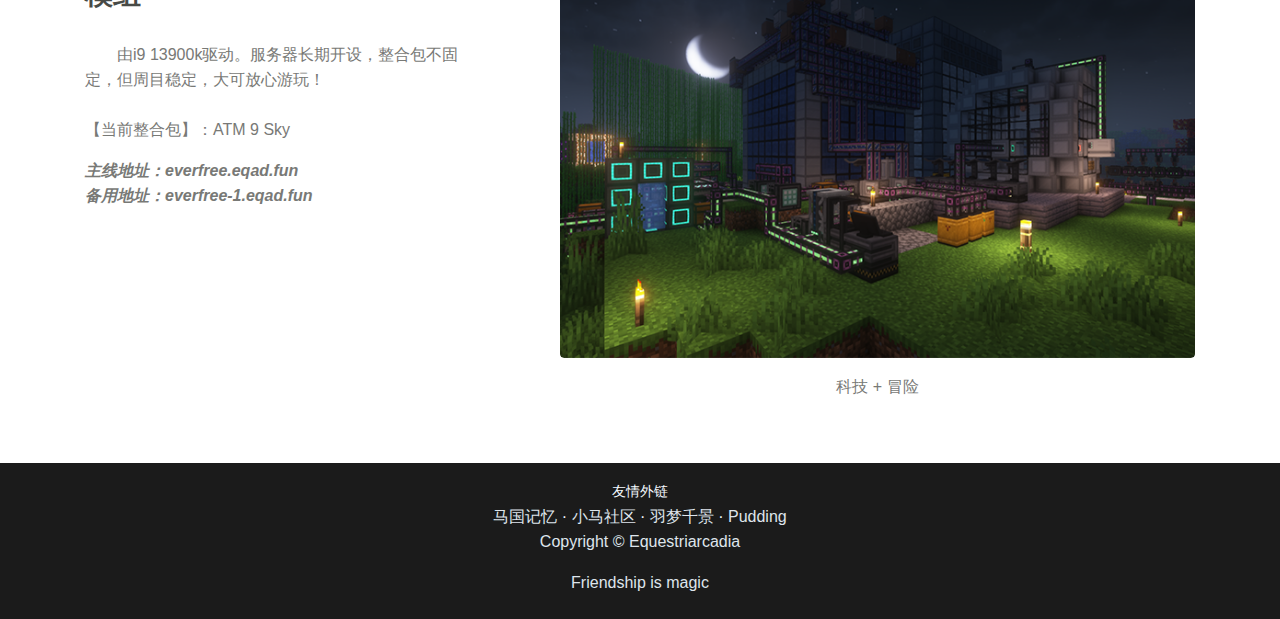
==== commit b6f91291: "Add files via upload" ====
--- a/index.html
+++ b/index.html
@@ -301,6 +301,5 @@
     <script src="static/js/morphext.min.js"></script> <!-- Morphtext rotating text in the header -->
     <script src="static/js/isotope.pkgd.min.js"></script> <!-- Isotope for filter -->
     <script src="static/js/scripts.js"></script> <!-- Custom scripts -->
-<script type="text/javascript">(function(){window['__CF$cv$params']={r:'722dfdba1c247d71',m:'Pf85tjBBu09oxvEx9UkSTII5QcTJvuZ23rgbYHbKjK0-1656498671-0-Aes3MIsD+XS+SpgT6AlscGalm4sTHDKvrop3KlOO/VXkODC9SGe9PgsgTHn/bFhd8+M9FQ9evRfJUpmDvlMmSV0A26Kk3AwkLaNSVUnDTHp7RVgB15bVroVGBFyOSqmaQu6/MBYTjpThhU4Xjzy898E=',s:[0xcc5705f1c1,0x7bb25f9240],u:'/cdn-cgi/challenge-platform/h/b'}})();</script><script defer="" src="static/js/v652eace1692a40cfa3763df669d7439c1639079717194.js" integrity="sha512-Gi7xpJR8tSkrpF7aordPZQlW2DLtzUlZcumS8dMQjwDHEnw9I7ZLyiOj/6tZStRBGtGgN6ceN6cMH8z7etPGlw==" data-cf-beacon='{"rayId":"722dfdba1c247d71","version":"2022.6.0","r":1,"token":"776870bd5e914f9693a2a32d28cef7a8","si":100}' crossorigin="anonymous"></script>
 </body>
 </html>
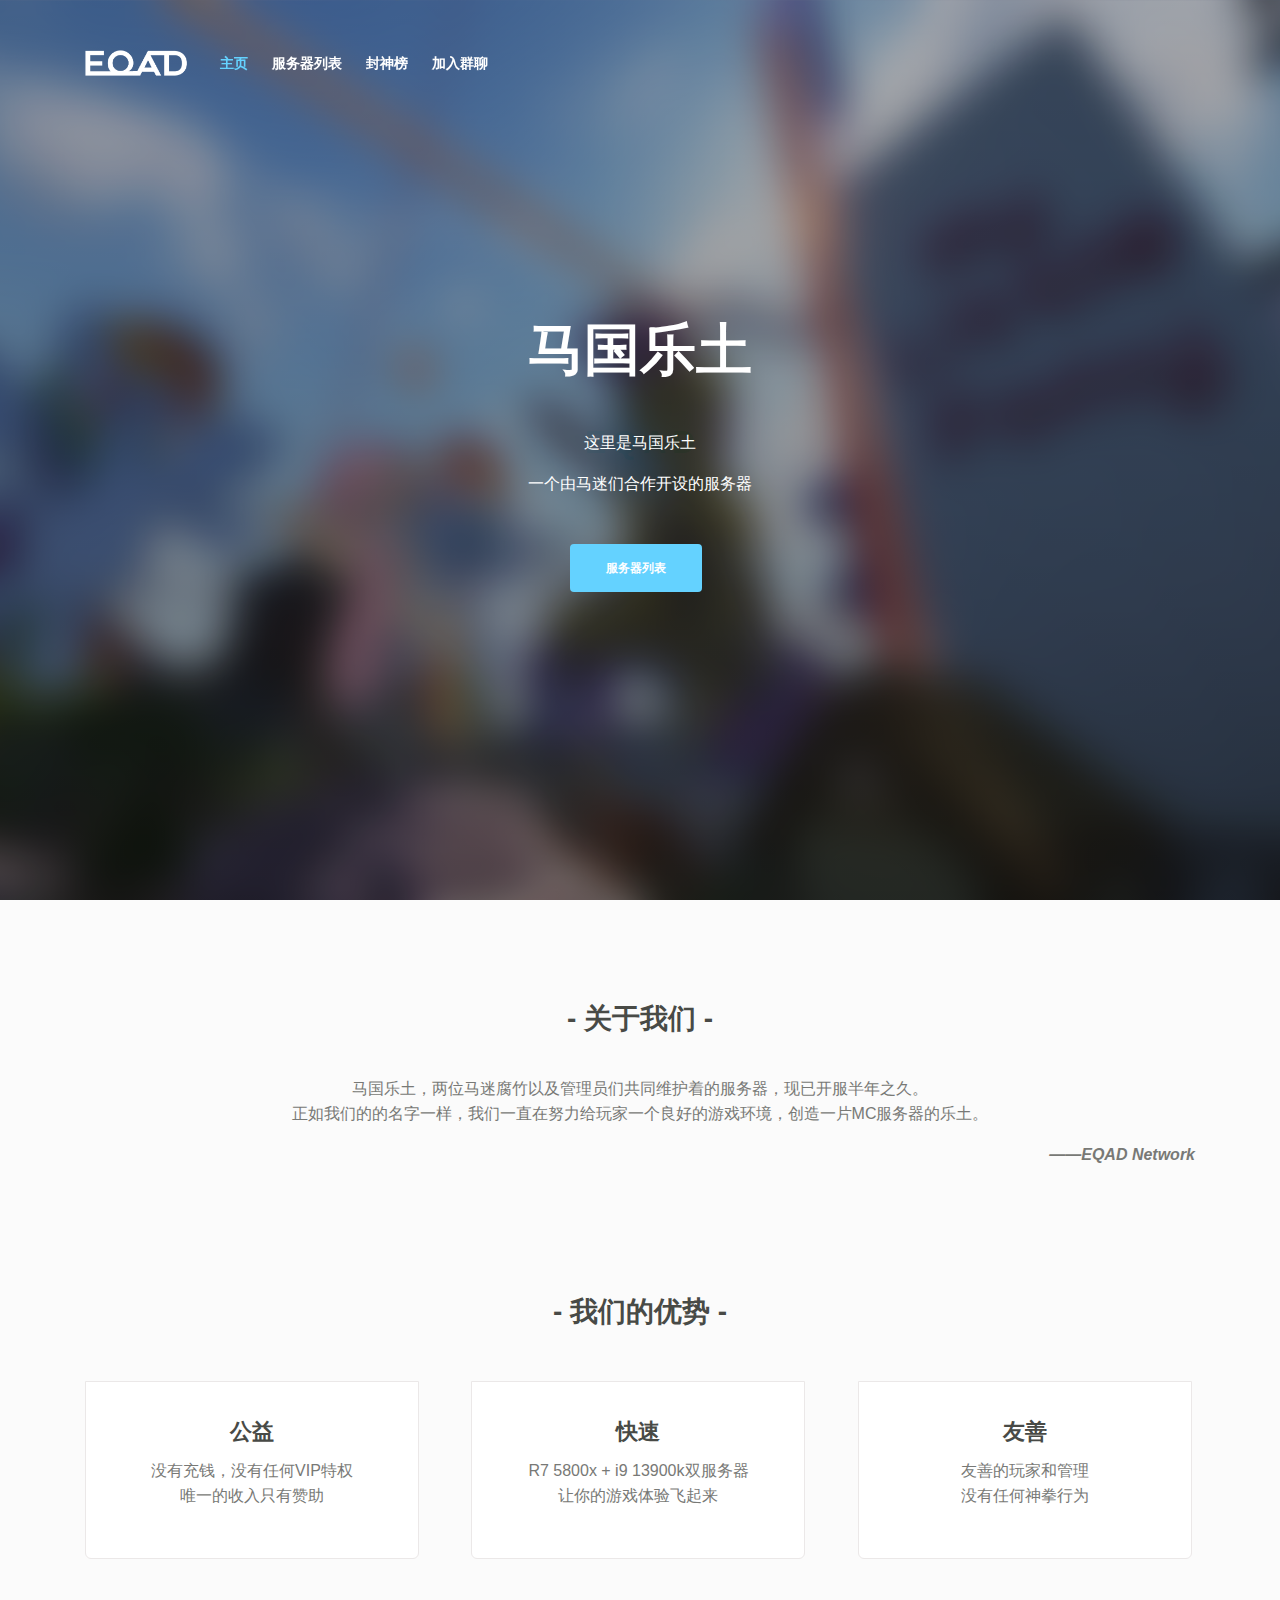
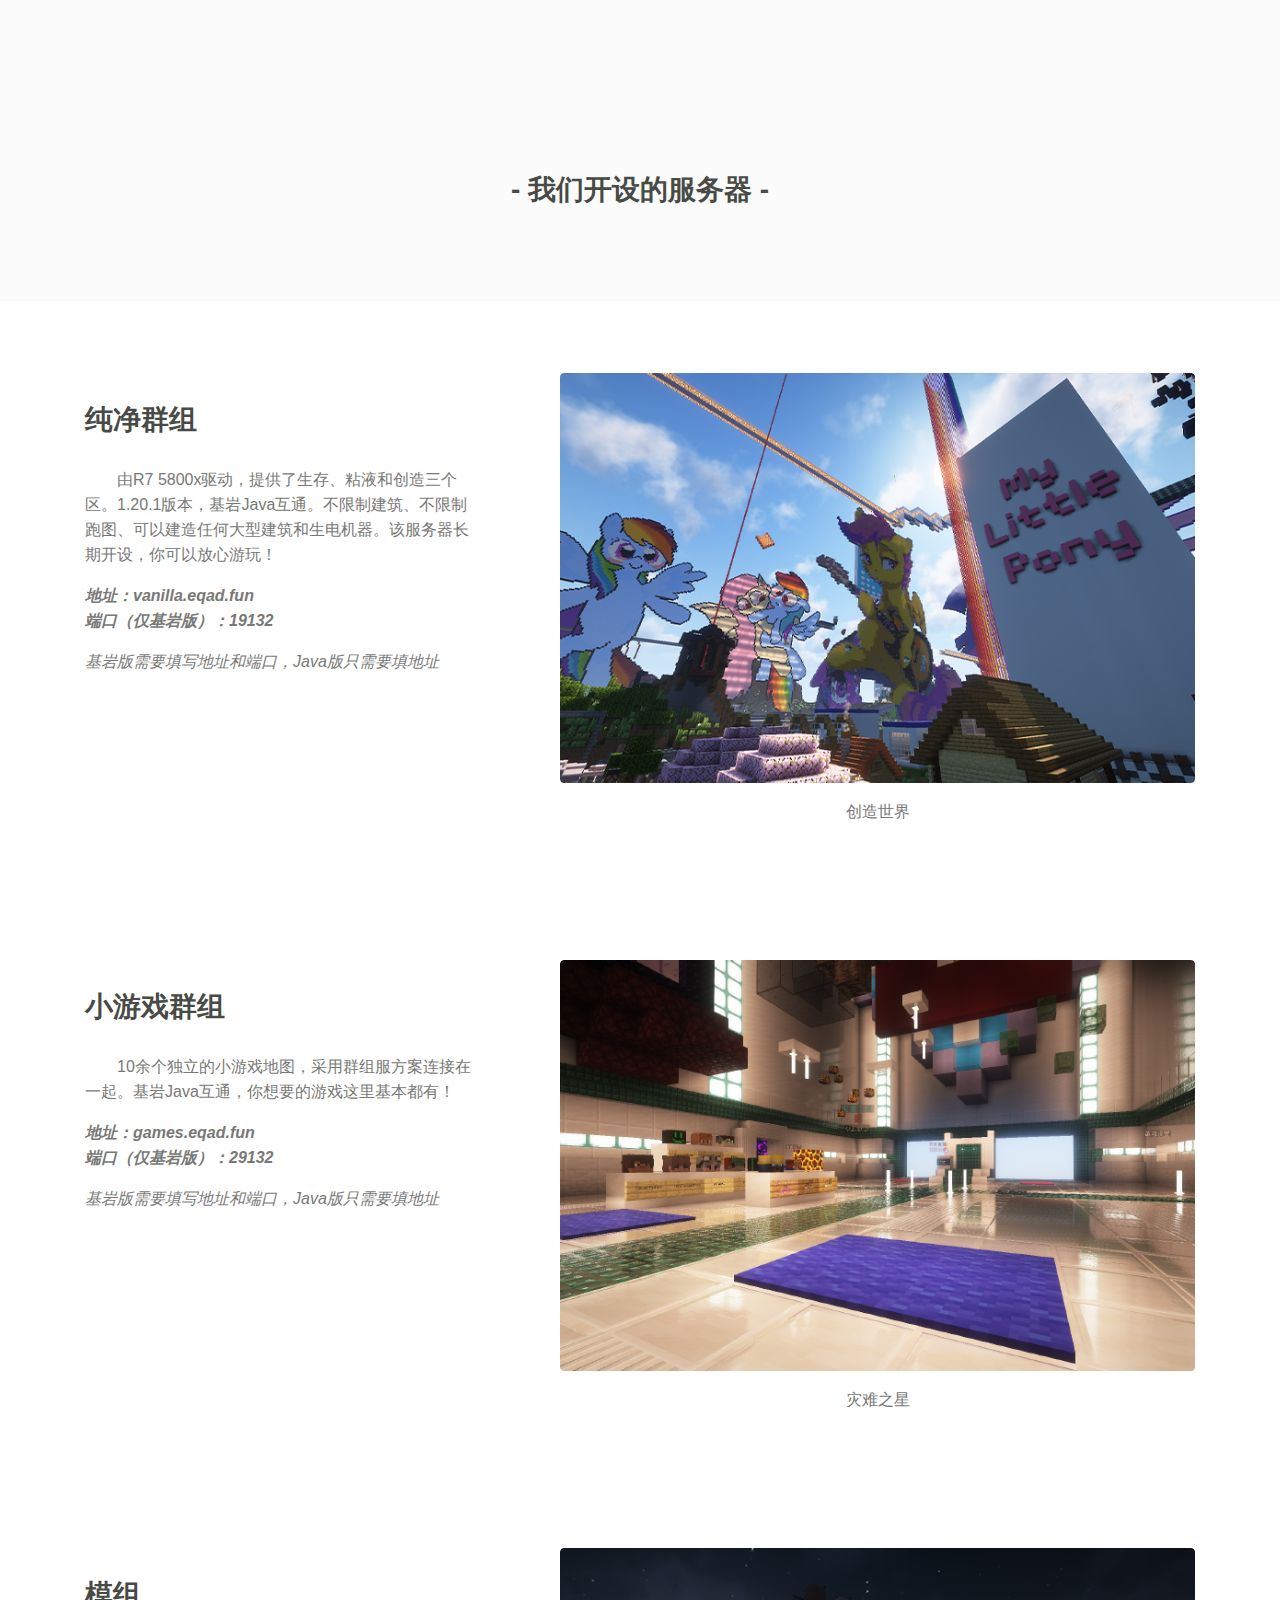
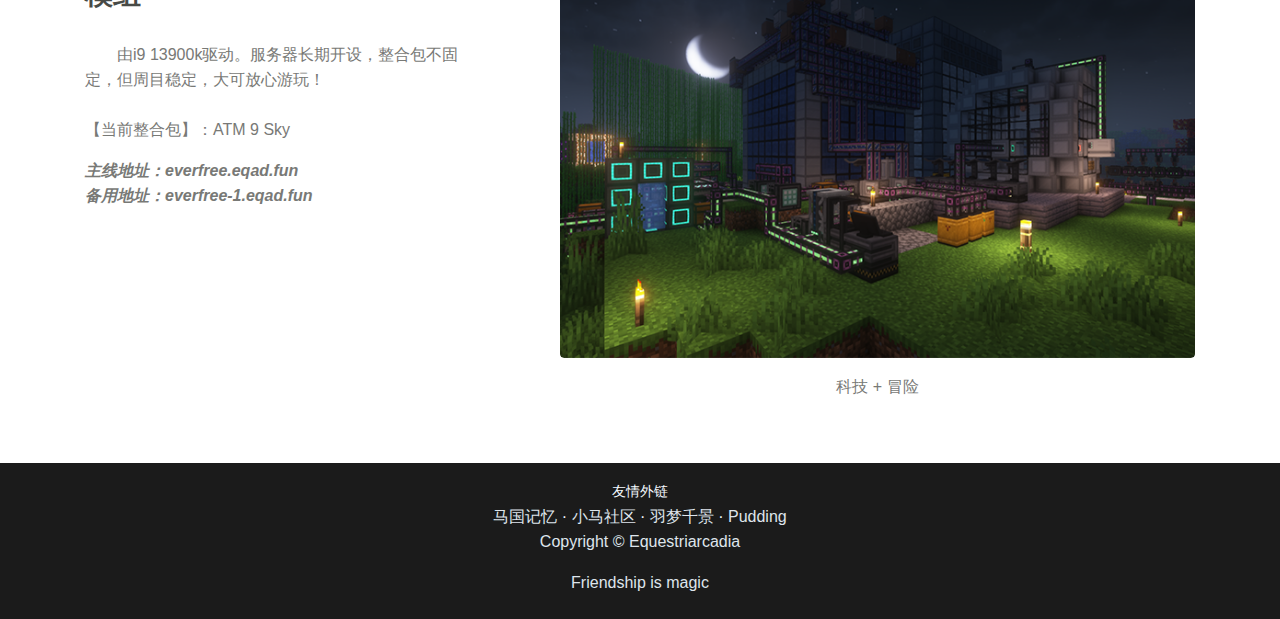
==== commit aed72348: "Add files via upload" ====
--- a/index.html
+++ b/index.html
@@ -36,7 +36,7 @@
         <!-- <a class="navbar-brand logo-text page-scroll" href="index.html">Aria</a> -->
                
         <!-- Image Logo -->
-        <a class="navbar-brand logo-image" href=""><img src="static/picture/sUds6x.png" alt="alternative"></a>
+        <a class="navbar-brand logo-image" href=""><img src="static/picture/eqadlogo.png" alt="alternative"></a>
 
         <!-- Mobile Menu Toggle Button -->
         <button class="navbar-toggler" type="button" data-toggle="collapse" data-target="#navbarsExampleDefault" aria-controls="navbarsExampleDefault" aria-expanded="false" aria-label="Toggle navigation">
